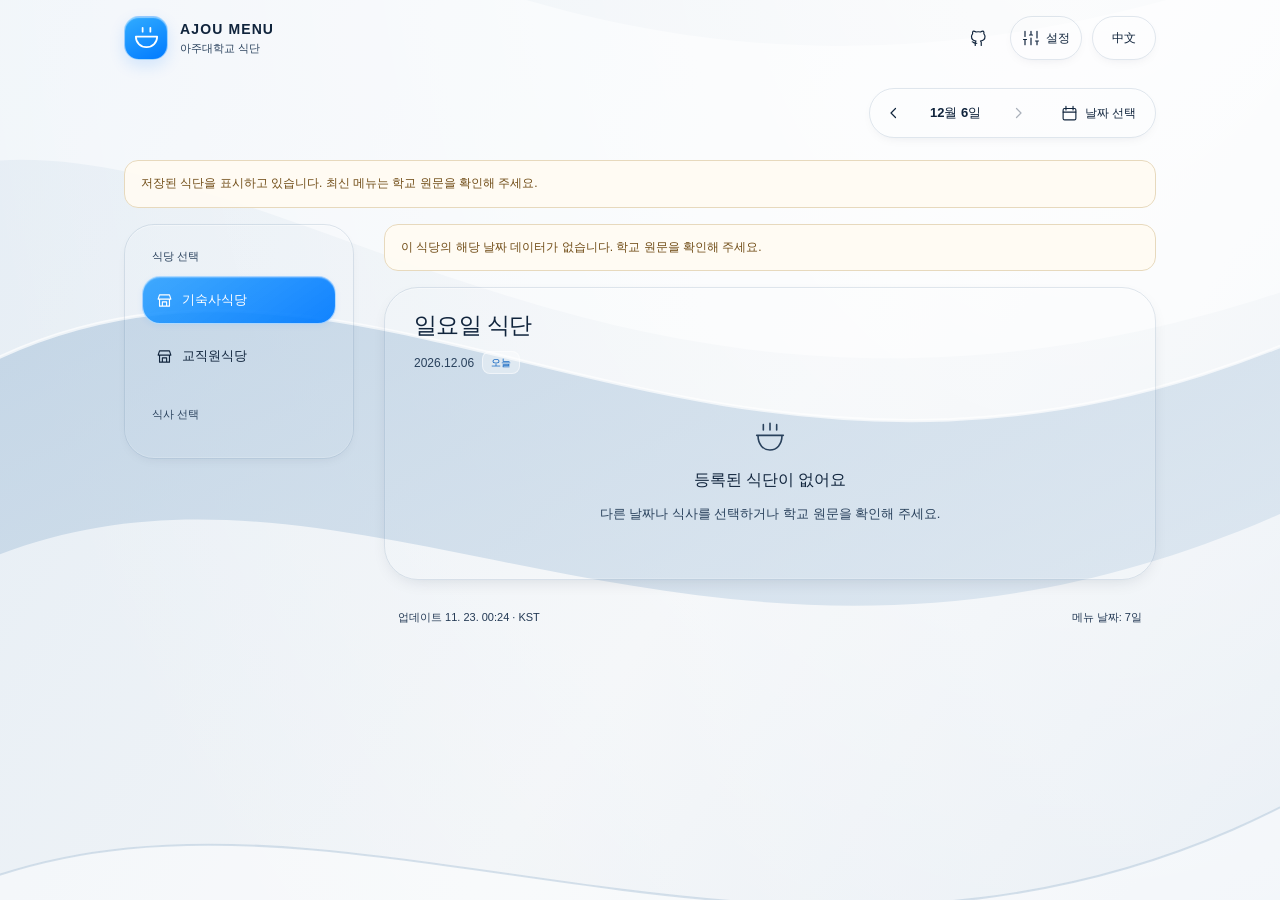
==== index.html @ a1c4ab11 "Initial commit: Ajou campus menu PWA Co-Authored-By: Claude Opus 5.5 <noreply@anthropic.com>" ====
<!DOCTYPE html>
<html lang="ko">
<head>
  <meta charset="UTF-8">
  <meta name="viewport" content="width=device-width, initial-scale=1, viewport-fit=cover">
  <meta name="theme-color" content="#ffffff">
  <meta name="description" content="아주대학교 식당의 주간 메뉴를 한국어와 중국어로 확인하세요. 查看亚洲大学食堂每周菜单，支持中韩双语。">
  <title>아주대학교 식단 · Ajou Menu</title>
  <meta name="apple-mobile-web-app-capable" content="yes">
  <meta name="apple-mobile-web-app-status-bar-style" content="default">
  <meta name="apple-mobile-web-app-title" content="Ajou Menu">
  <meta property="og:type" content="website">
  <meta property="og:title" content="Ajou Menu · 亚洲大学食堂菜单">
  <meta property="og:description" content="宿舍食堂与教职工食堂，中韩双语菜单、供餐时段和每周预告。">
  <meta property="og:url" content="https://zhupoxixixi-lang.github.io/ajou-menu/">
  <meta property="og:image" content="https://zhupoxixixi-lang.github.io/ajou-menu/share.png?v=20261127-new-repo">
  <meta property="og:image:width" content="1200">
  <meta property="og:image:height" content="630">
  <meta name="twitter:card" content="summary_large_image">
  <link rel="canonical" href="https://zhupoxixixi-lang.github.io/ajou-menu/">
  <script>document.documentElement.dataset.glassStyle='transparent';try{const s=localStorage.getItem('menuGlassStyle');if(['transparent','translucent','frosted'].includes(s))document.documentElement.dataset.glassStyle=s;else if(s==='clear')document.documentElement.dataset.glassStyle='translucent';if(localStorage.getItem('menuBackgroundStyle')==='white')document.documentElement.dataset.backgroundStyle='white';}catch{}</script>
  <link rel="icon" type="image/svg+xml" href="favicon.svg?v=20261023-glass-repair">
  <link rel="apple-touch-icon" href="apple-touch-icon.png?v=20261023-glass-repair">
  <link rel="manifest" href="manifest.webmanifest?v=20261023-glass-repair">
  <link rel="stylesheet" href="styles.css?v=20261023-glass-repair">
  <script defer src="appearance.js?v=20261023-glass-repair"></script>
  <script defer src="background.js?v=20261023-glass-repair"></script>
  <script defer src="contrast.js?v=20261023-glass-repair"></script>
  <script defer src="menu-data.js?v=20261023-glass-repair"></script>
  <script defer src="menu.js?v=20261023-glass-repair"></script>
</head>
<body>
<div id="glassBackdrop" aria-hidden="true"></div>
  <a class="skip-link" href="#menuHeading" id="skipLink">메뉴로 바로가기</a>
  <header class="site-header">
    <div class="wide-shell header-inner">
      <a class="brand" href="./" aria-label="Ajou Menu">
        <span class="brand-mark" aria-hidden="true"><svg viewBox="0 0 32 32" fill="none" stroke="currentColor" stroke-width="1.8" stroke-linecap="round" stroke-linejoin="round"><path d="M5 14h22c0 6.4-4.7 11-11 11S5 20.4 5 14Z"/><path d="M12 5v4m8-4v4"/></svg></span>
        <span class="brand-copy"><strong>AJOU MENU</strong><small id="brandSubtitle">아주대학교 식단</small></span>
      </a>
      <div class="header-actions">
        <a class="icon-button github-button" href="https://github.com/zhupoxixixi-lang/ajou-menu" target="_blank" rel="noopener noreferrer" aria-label="GitHub"><span data-icon="github"></span></a>
        <button class="header-control glass-surface settings-toggle" id="toolsToggle" type="button" aria-haspopup="dialog" aria-label="设置"><span data-icon="settings"></span><span id="toolsLabel">설정</span></button>
        <button class="language-toggle glass-surface" id="langToggle" type="button"><span id="languageLabel">中文</span></button>
      </div>
    </div>
  </header>

  <main class="page-shell">
    <div class="page-intro">
      <div class="glass-surface glass-date"><div class="glass-content"><nav class="date-navigation" aria-label="날짜 탐색" id="dateNavigation">
        <div class="nav-controls">
          <div class="date-stepper"><button class="icon-button" id="prevDate" type="button"><span data-icon="left"></span></button><button class="nav-current-date" id="navDateLabel" type="button" aria-haspopup="dialog"><span id="navDateDisplay">—</span></button><button class="icon-button" id="nextDate" type="button"><span data-icon="right"></span></button></div>
          <button class="date-picker-trigger" id="dateToggle" type="button" aria-haspopup="dialog"><span data-icon="calendar"></span><span id="datePickerLabel">날짜 선택</span></button>
        </div>
      </nav></div></div>
    </div>
    <div id="dataStatus" class="status-banner" role="status" hidden></div>

    <div class="menu-layout">
      <div class="glass-surface glass-selection"><div class="glass-content"><section class="selection-panel" aria-label="식당 및 식사 선택" id="selectionPanel">
        <p class="control-label" id="restaurantLabel">식당 선택</p>
        <div id="restaurantTabs" class="restaurant-tabs" role="group" aria-labelledby="restaurantLabel"></div>
        <p class="control-label" id="mealLabel">식사 선택</p>
        <div id="mealTabs" class="meal-tabs" role="group" aria-labelledby="mealLabel"></div>
      </section></div></div>

      <section class="menu-panel" aria-labelledby="menuHeading">
        <p class="sr-only" id="windowLabel">코너 선택</p>
        <div class="glass-surface glass-windows"><div class="glass-content"><div id="windowTabs" class="window-tabs" role="group" aria-labelledby="windowLabel"></div><span class="window-scroll-cue window-scroll-cue-start" aria-hidden="true"></span><span class="window-scroll-cue window-scroll-cue-end" aria-hidden="true"></span></div></div>
        <div id="restaurantStatus" class="status-banner" role="status" hidden></div>
        <div class="glass-surface glass-menu"><div class="glass-content"><article class="menu-card">
          <div class="card-header">
            <div class="card-title-line"><div class="card-title-copy"><h1 id="menuHeading" tabindex="-1">오늘의 메뉴</h1><span id="dateDisplay" class="date-badge"></span><span id="todayMarker" class="today-marker" hidden></span></div><button id="shareButton" class="icon-button copy-button" type="button" aria-label="메뉴 복사" title="메뉴 복사"><span data-icon="copy"></span></button></div>
            <div id="serviceMeta" class="service-meta"><p class="service-hours" id="serviceHours" hidden></p><p class="service-state" id="serviceState" role="status" hidden></p></div>
          </div>
          <div id="menuContent"></div>
          <div id="emptyState" class="empty-state" hidden><span data-icon="bowl" class="empty-symbol"></span><h2 id="emptyTitle"></h2><p id="emptyDescription"></p></div>
        </article></div></div>
      </section>
    </div>
    <div class="nav-stats"><p id="updatedAt"></p><p id="dateCount"></p></div>
  </main>

  <dialog id="dateDialog" class="app-dialog date-dialog" aria-labelledby="calendarTitle">
    <div class="dialog-heading"><h2 id="calendarTitle">날짜 선택</h2><button class="dialog-close icon-button" type="button" data-close="dateDialog"><span data-icon="close"></span></button></div>
    <div class="calendar-heading"><div id="weekSwitch" class="week-switch" hidden></div><button id="todayButton" class="small-button" type="button">오늘로</button></div>
    <div class="calendar-month-row"><button id="calendarPrev" class="icon-button" type="button"><span data-icon="left"></span></button><strong id="calendarMonth"></strong><button id="calendarNext" class="icon-button" type="button"><span data-icon="right"></span></button></div>
    <div id="calendarWeekdays" class="calendar-weekdays" aria-hidden="true"></div>
    <div id="weekTabs" class="calendar-grid"></div>
    <p class="calendar-hint" id="calendarHint"></p>
  </dialog>

  <dialog id="copyDialog" class="app-dialog copy-dialog" aria-labelledby="copyTitle">
    <div class="dialog-heading"><h2 id="copyTitle"></h2><button class="dialog-close icon-button" type="button" data-close="copyDialog"><span data-icon="close"></span></button></div>
    <p id="copyHint"></p><textarea id="copyText" readonly aria-labelledby="copyTitle"></textarea>
  </dialog>
  <dialog id="toolsDialog" class="app-dialog tools-dialog" aria-labelledby="toolsTitle">
    <div class="dialog-heading"><h2 id="toolsTitle"></h2><button class="dialog-close icon-button" type="button" data-close="toolsDialog"><span data-icon="close"></span></button></div>
    <div class="tools-content">
      <div class="tool-actions"><button id="refreshButton" class="small-button refresh-button" type="button" aria-describedby="refreshStatus"><span data-icon="refresh"></span><span id="refreshLabel">메뉴 새로고침</span></button><p id="refreshStatus" class="tool-hint refresh-status" role="status" aria-live="polite" hidden></p></div>
      <section class="tool-section appearance-section">
        <h3 id="glassStyleTitle">유리 효과</h3>
        <div class="appearance-options" role="group" aria-labelledby="glassStyleTitle"><button id="glassTransparent" type="button" aria-pressed="true">투명</button><button id="glassTranslucent" type="button" aria-pressed="false">반투명</button><button id="glassFrosted" type="button" aria-pressed="false">블러</button></div>
      </section>
      <section id="backgroundSection" class="tool-section">
        <h3 id="backgroundTitle">배경 이미지</h3>
        <p id="backgroundHint" class="tool-hint">기기에 저장된 사진으로 배경을 바꿀 수 있어요.</p>
        <input id="backgroundFile" type="file" accept="image/*" hidden>
        <div class="background-actions"><button id="backgroundChoose" class="small-button" type="button">사진 선택</button><button id="backgroundReset" class="small-button" type="button">기본 배경</button><button id="backgroundWhite" class="small-button" type="button">흰색 배경</button></div>
        <p id="backgroundStatus" class="tool-hint background-status" role="status"></p>
      </section>
      <section id="operatingSection" class="tool-section" hidden><h3 id="operatingTitle"></h3><div id="operatingDetails" class="operating-details"></div></section>
    </div>
  </dialog>
  <div id="actionStatus" class="toast" role="status" hidden></div>
  <noscript><p class="noscript-note">JavaScript를 켜면 메뉴를 확인할 수 있습니다. 请启用 JavaScript 查看菜单。</p></noscript>
</body>
</html>
---- styles.css ----
/* Lightweight CSS glass surfaces; layout adapted from Tabler/Cukurova. See THIRD_PARTY_NOTICES.md. */
:root {
  color-scheme: light;
  --background: #ffffff; --foreground: #10243c; --muted-foreground: #29415c;
  --border: #496e9028; --system-blue: #0088ff; --blue-text: #005bbd;
  --glass-tint: transparent; --menu-tint: transparent;
  --dialog-background: rgb(250 252 255 / .90);
  --control-background: #eaf2fc; --control-border: #6e86a5; --control-hover: #dbeaff;
  --hover: #ffffff42; --content-width: 1080px;
  --menu-background-image: url('assets/default-background.svg');
  font-family: -apple-system,BlinkMacSystemFont,"Apple SD Gothic Neo","Malgun Gothic","Noto Sans KR","Segoe UI",sans-serif;
  font-synthesis: none;
}
:root:lang(zh-CN) { font-family: -apple-system,BlinkMacSystemFont,"PingFang SC","Microsoft YaHei","Noto Sans SC","Segoe UI",sans-serif; }
:root[data-background-style="white"] { --menu-background-image: none; }
:root:is([data-glass-style="translucent"],[data-glass-style="frosted"]) { --glass-tint: rgb(255 255 255 / .56); --menu-tint: rgb(255 255 255 / .60); }
* { box-sizing: border-box; }
body { margin: 0; min-height: 100dvh; color: var(--foreground); background: var(--background); line-height: 1.5; -webkit-font-smoothing: antialiased; }
button,textarea { font: inherit; }
button,a { -webkit-tap-highlight-color: transparent; touch-action: manipulation; }
button { cursor: pointer; transition: background .15s,color .15s,box-shadow .15s; }
button:disabled { cursor: default; opacity: .35; }
a { color: inherit; text-decoration: none; }
button:focus-visible,a:focus-visible,textarea:focus-visible,[tabindex]:focus-visible { outline: 2px solid var(--blue-text); outline-offset: 3px; }
[hidden] { display: none !important; }
.sr-only { position: absolute; width: 1px; height: 1px; padding: 0; overflow: hidden; clip: rect(0,0,0,0); white-space: nowrap; border: 0; }
.skip-link { position: fixed; top: -100px; left: 16px; z-index: 100; padding: 12px 18px; background: #f5faff; color: #10243c; border-radius: 12px; }
.skip-link:focus { top: 8px; }
.icon { display: block; width: 18px; height: 18px; flex-shrink: 0; }
#glassBackdrop { position: fixed; inset: 0; z-index: -1; pointer-events: none; background-color: var(--background); background-image: var(--menu-background-image); background-position: center; background-size: cover; background-repeat: no-repeat; }
.glass-surface { position: relative; isolation: isolate; min-width: 0; background: var(--glass-tint); border-radius: var(--glass-radius,28px); box-shadow: 0 4px 14px -8px #001a3426; }
.glass-content { position: relative; z-index: 1; }
/* Transparent glass leaves the background untouched and the foreground sharp. */
:root[data-glass-style="transparent"] :is(.glass-surface,.brand) { text-shadow: none; }
:root[data-glass-style="transparent"] :is(.date-picker-trigger,.copy-button,.card-notices,.empty-state,.nav-stats) { background: transparent; }
:root[data-glass-style="transparent"] .meal-button:not([aria-pressed="true"]) { background: transparent; }
:root[data-glass-style="transparent"][data-custom-background="true"] [data-text-tone="light"]:not(.restaurant-button[aria-pressed="true"]):not(.window-button[aria-pressed="true"]) { color: #f7faff !important; }
:root[data-glass-style="transparent"][data-custom-background="true"] [data-text-tone="dark"]:not(.restaurant-button[aria-pressed="true"]):not(.window-button[aria-pressed="true"]) { color: #10243c !important; }
.glass-surface::after { content: ''; position: absolute; pointer-events: none; inset: 0; z-index: 2; border-radius: inherit; border: 1px solid var(--border); box-shadow: inset 0 1px 1px #ffffff66,inset 0 -1px 1px #ffffff30; }
.wide-shell,.page-shell { max-width: var(--content-width); padding-inline: 24px; margin-inline: auto; }
.site-header { padding-top: env(safe-area-inset-top); }
.header-inner { min-height: 76px; display: flex; align-items: center; justify-content: space-between; gap: 16px; }
.brand { display: inline-flex; align-items: center; gap: 12px; flex-shrink: 0; padding: 5px 8px; margin-left: -8px; border-radius: 20px; background: var(--glass-tint); }
.brand-mark { display: grid; place-items: center; width: 44px; height: 44px; flex-shrink: 0; color: #fff; background: linear-gradient(155deg,#31acff,#007aff); border: 1px solid #ffffff90; border-radius: 15px; box-shadow: inset 0 1px 1px #fff7,0 6px 16px #007aff24; }
.brand-mark svg { width: 31px; height: 31px; }
.brand-copy { display: block; line-height: 1.4; }
.brand strong { display: block; font-size: 14px; font-weight: 750; letter-spacing: .08em; }
.brand small { display: block; margin-top: 2px; font-size: 11px; color: var(--muted-foreground); }
.header-actions { display: flex; align-items: center; gap: 10px; }
.header-control { display: inline-flex; align-items: center; justify-content: center; gap: 6px; min-height: 44px; padding: 0 12px; color: inherit; border: 0; border-radius: 24px; font-size: 12px; font-weight: 600; }
.icon-button { display: inline-flex; align-items: center; justify-content: center; width: 42px; height: 42px; padding: 0; flex-shrink: 0; color: inherit; border: 0; border-radius: 50%; background: transparent; }
.language-toggle { height: 44px; min-width: 64px; padding: 0 12px; border: 0; border-radius: 24px; background: var(--glass-tint); color: inherit; font-size: 12px; font-weight: 600; }
.icon-button:hover:not(:disabled),.header-control:hover,.language-toggle:hover,.small-button:hover { background: var(--hover); color: var(--blue-text); }
.page-shell { padding-top: 10px; padding-bottom: calc(32px + env(safe-area-inset-bottom)); }
.page-intro { display: flex; justify-content: flex-end; margin-bottom: 20px; }
.glass-date { --glass-radius: 28px; }
.date-navigation { padding: 5px; }
.nav-controls { display: flex; align-items: center; gap: 8px; }
.date-stepper { display: flex; align-items: center; gap: 2px; }
.date-navigation .icon-button { width: 40px; height: 40px; }
.nav-current-date { min-height: 40px; min-width: 80px; padding: 4px 8px; border: 0; border-radius: 20px; background: transparent; color: inherit; font-size: 13px; font-weight: 600; font-variant-numeric: tabular-nums; }
.date-picker-trigger { display: flex; align-items: center; justify-content: center; gap: 7px; min-height: 40px; padding: 6px 15px; border: 0; border-radius: 22px; background: #ffffff28; color: inherit; font-size: 12px; }
.date-picker-trigger .icon { width: 17px; height: 17px; }
.nav-current-date:hover,.date-picker-trigger:hover { background: var(--hover); }
.menu-layout { display: grid; grid-template-columns: 230px minmax(0,1fr); gap: 30px; align-items: start; }
.glass-selection { --glass-radius: 30px; }
.selection-panel { padding: 24px 18px; }
.control-label { font-size: 11px; font-weight: 600; color: var(--muted-foreground); margin: 0 0 12px 10px; }
.restaurant-tabs { display: flex; flex-direction: column; gap: 8px; margin-bottom: 26px; }
.restaurant-button { display: flex; align-items: center; justify-content: flex-start; gap: 9px; min-height: 48px; padding: 9px 13px; border: 1px solid transparent; border-radius: 18px; background: transparent; color: inherit; font-size: 13px; font-weight: 500; }
.restaurant-button .icon { width: 17px; height: 17px; }
.meal-tabs { display: grid; grid-template-columns: repeat(2,minmax(0,1fr)); gap: 6px; }
.meal-button { display: inline-flex; align-items: center; justify-content: center; gap: 6px; min-height: 44px; padding: 8px 5px; border: 1px solid #ffffff30; border-radius: 17px; background: #ffffff18; color: inherit; font-size: 12px; }
.meal-button .icon { width: 16px; height: 16px; }
.restaurant-button[aria-pressed="true"],.window-button[aria-pressed="true"] { color: #fff; background: linear-gradient(145deg,#219cffd9,#007affed); border: 1px solid #ffffff99; box-shadow: inset 0 1px 1px #ffffff45,0 2px 6px #007aff12; font-weight: 600; }
.meal-button[aria-pressed="true"] { color: var(--blue-text); background: #ffffff25; border-color: #789abc66; box-shadow: inset 0 1px 0 #ffffff40; font-weight: 600; }
.restaurant-button:hover:not([aria-pressed="true"]),.meal-button:hover:not(:disabled):not([aria-pressed="true"]),.window-button:hover:not([aria-pressed="true"]) { background: var(--hover); }
.menu-panel { min-width: 0; }
.glass-windows { --glass-radius: 26px; --window-fade-start: 0px; --window-fade-end: 0px; margin-bottom: 12px; }
.glass-windows:has(#windowTabs[hidden]),.glass-windows:has(#windowTabs:empty) { display: none; }
.window-tabs { display: flex; flex-wrap: nowrap; overflow-x: auto; scrollbar-width: none; gap: 4px; padding: 5px; border-radius: 26px; -webkit-overflow-scrolling: touch; }
.window-tabs::-webkit-scrollbar { display: none; }
.glass-windows[data-overflow-start="true"] { --window-fade-start: 24px; }
.glass-windows[data-overflow-end="true"] { --window-fade-end: 24px; }
.glass-windows:is([data-overflow-start="true"],[data-overflow-end="true"]) .window-tabs { -webkit-mask-image: linear-gradient(to right,transparent,#000 var(--window-fade-start),#000 calc(100% - var(--window-fade-end)),transparent); mask-image: linear-gradient(to right,transparent,#000 var(--window-fade-start),#000 calc(100% - var(--window-fade-end)),transparent); }
.window-scroll-cue { display: none; position: absolute; z-index: 2; top: 50%; width: 12px; height: 18px; transform: translateY(-50%); place-items: center; pointer-events: none; }
.window-scroll-cue::after { content: ''; width: 6px; height: 6px; border-top: 1.5px solid currentColor; border-right: 1.5px solid currentColor; }
.window-scroll-cue-start { left: 7px; }
.window-scroll-cue-end { right: 7px; }
.window-scroll-cue-start::after { transform: rotate(-135deg); }
.window-scroll-cue-end::after { transform: rotate(45deg); }
.glass-windows[data-overflow-start="true"] .window-scroll-cue-start,.glass-windows[data-overflow-end="true"] .window-scroll-cue-end { display: grid; }
.window-button { flex-shrink: 0; max-width: 100%; min-width: 44px; min-height: 42px; padding: 8px 20px; border: 1px solid transparent; border-radius: 22px; background: transparent; color: inherit; font-size: 12px; white-space: nowrap; overflow: hidden; text-overflow: ellipsis; }
.window-button.note-window { text-decoration: underline dotted; text-underline-offset: 4px; }
.status-banner { padding: 12px 16px; border: 1px solid #e7d9bd; background: #fffbf3ed; color: #704c16; border-radius: 14px; font-size: 12px; line-height: 1.8; margin-bottom: 16px; overflow-wrap: anywhere; }
.glass-menu { --glass-radius: 34px; --glass-tint: var(--menu-tint); box-shadow: 0 6px 20px -10px #001a3433; }
.menu-card { padding-bottom: 18px; }
.card-header { padding: 22px 30px 12px; }
.card-title-line { display: flex; align-items: flex-start; gap: 12px; }
.card-title-copy { display: flex; align-items: center; flex-wrap: wrap; gap: 8px; min-width: 0; flex: 1; }
.card-title-line h1 { flex-basis: 100%; margin: 0 0 2px; font-size: 23px; letter-spacing: -.03em; line-height: 1.4; font-weight: 650; }
.copy-button { margin: -3px -7px 0 auto; background: #ffffff29; }
.date-badge { font-size: 12px; color: var(--muted-foreground); font-variant-numeric: tabular-nums; }
.today-marker { padding: 3px 8px; border: 1px solid #ffffff85; border-radius: 8px; background: #ffffff58; color: var(--blue-text); font-size: 10px; font-weight: 600; }
.service-meta { display: flex; align-items: center; flex-wrap: wrap; gap: 7px 10px; margin-top: 8px; }
.service-meta:has(> [hidden]):not(:has(> :not([hidden]))) { display: none; }
.service-hours { margin: 0; font-size: 12px; color: var(--muted-foreground); font-variant-numeric: tabular-nums; }
.service-state { display: inline-flex; align-items: center; gap: 5px; margin: 0; color: var(--muted-foreground); font-size: 11px; line-height: 1.7; }
.service-state::before { content: ''; width: 5px; height: 5px; border-radius: 50%; background: currentColor; flex-shrink: 0; }
.service-state[data-state="serving"],.service-state[data-state="servingReference"],.service-state[data-state="upcoming"] { color: #004c9d; }
#menuContent { padding-inline: 30px; }
.menu-table { width: 100%; border-collapse: separate; border-spacing: 0; text-align: left; }
.dish-row td { padding: 15px 0; vertical-align: middle; }
.dish-name strong { display: block; font-size: 16px; font-weight: 550; line-height: 1.65; letter-spacing: .01em; overflow-wrap: anywhere; }
.dish-row:hover { background: #ffffff12; }
.card-notices { padding: 14px 16px; margin: 10px 0 8px; border: 1px solid #ffffff40; border-radius: 17px; background: #ffffff38; }
.card-notices p { font-size: 12px; line-height: 1.85; margin: 0; color: var(--muted-foreground); overflow-wrap: anywhere; }
.card-notices p + p { margin-top: 8px; }
.empty-state { padding: 36px 24px; margin: 0 20px; border-radius: 28px; background: #ffffff18; text-align: center; }
.empty-symbol { display: inline-flex; color: var(--muted-foreground); margin-bottom: 14px; }
.empty-symbol .icon { width: 32px; height: 32px; stroke-width: 1.2; }
.empty-state h2 { font-size: 16px; margin: 0 0 10px; font-weight: 600; }
.empty-state p { font-size: 13px; color: var(--muted-foreground); margin: 0; line-height: 1.85; }
.nav-stats { display: flex; flex-wrap: wrap; align-items: center; justify-content: space-between; gap: 6px 10px; margin: 22px 3px 0 263px; padding: 7px 11px; border-radius: 17px; background: #ffffffc7; }
.nav-stats p { font-size: 11px; color: #243a55; margin: 0; }
.app-dialog { width: min(460px,calc(100% - 32px)); max-height: calc(100dvh - 48px); overflow-y: auto; border: 1px solid #ffffffb3; border-radius: 30px; padding: 0; color: var(--foreground); background: var(--dialog-background); box-shadow: 0 22px 70px #122d6140,inset 0 1px 0 #fff; opacity: 0; transform: translateY(8px) scale(.99); transition: opacity .18s ease,transform .18s ease,display .18s allow-discrete,overlay .18s allow-discrete; overscroll-behavior: contain; }
.app-dialog[open] { opacity: 1; transform: none; }
/* Dialogs keep a readable frosted surface in every main-page glass mode. */
.app-dialog { -webkit-backdrop-filter: blur(10px); backdrop-filter: blur(10px); }
@starting-style { .app-dialog[open] { opacity: 0; transform: translateY(8px) scale(.99); } }
.app-dialog::backdrop { background: #08224535; }
.dialog-heading { display: flex; align-items: center; justify-content: space-between; gap: 16px; padding: 18px 22px 14px; }
.dialog-heading h2 { font-size: 17px; margin: 0; }
.dialog-close { width: 44px; height: 44px; border: 1px solid var(--control-border); background: var(--control-background); }
.dialog-close:hover { background: var(--control-hover) !important; }
.tools-content { padding: 0 22px 22px; }
.tool-actions { display: flex; flex-direction: column; align-items: flex-start; gap: 10px; padding-bottom: 18px; }
.refresh-status { margin: 0; color: #704c16; }
.tools-dialog .refresh-button { min-height: 44px; padding: 10px 16px; border: 1px solid var(--control-border); background: var(--control-background); color: var(--blue-text); font-size: 13px; font-weight: 600; }
.tools-dialog .refresh-button:hover:not(:disabled) { background: var(--control-hover); }
.tool-section { padding: 18px 0; border-top: 1px solid var(--border); }
.tool-section h3 { font-size: 14px; margin: 0 0 10px; }
.tool-hint,.operating-details p { color: var(--muted-foreground); font-size: 13px; line-height: 1.85; margin: 0 0 12px; overflow-wrap: anywhere; }
.tool-hint:last-child,.operating-details p:last-child { margin-bottom: 0; }
.small-button { display: inline-flex; align-items: center; justify-content: center; gap: 7px; min-height: 40px; padding: 8px 12px; border: 1px solid #ffffff40; border-radius: 22px; background: #ffffff36; color: inherit; font-size: 12px; }
.appearance-options { display: grid; grid-template-columns: repeat(3,minmax(0,1fr)); gap: 6px; padding: 5px; border: 1px solid var(--border); border-radius: 20px; background: #7a9abb12; }
.appearance-options button { min-height: 44px; min-width: 0; padding: 8px 10px; border: 1px solid var(--control-border); border-radius: 15px; background: var(--control-background); color: inherit; font-size: 13px; font-weight: 600; }
.appearance-options button:hover:not([aria-pressed="true"]) { background: var(--control-hover); }
.appearance-options button[aria-pressed="true"] { background: #006edb; color: #fff; border-color: #006edb; box-shadow: 0 2px 7px #007aff20; }
/* Main-page blur is optional; dialog blur is independent of this setting. */
:root[data-glass-style="frosted"] :is(.glass-surface,.brand) { -webkit-backdrop-filter: blur(10px); backdrop-filter: blur(10px); }
.background-actions { display: flex; flex-wrap: wrap; gap: 8px; }
.tools-dialog .background-actions .small-button { min-height: 44px; padding: 10px 16px; border: 1px solid var(--control-border); background: var(--control-background); font-size: 13px; font-weight: 600; box-shadow: 0 1px 3px #001a3414; }
.tools-dialog .background-actions .small-button:hover { background: var(--control-hover); }
#backgroundChoose { color: #fff; background: #006edb; border-color: #006edb; }
.tools-dialog #backgroundChoose:hover { background: #005bbd; color: #fff; }
.background-status { margin-top: 12px; }
.background-status:empty { display: none; }
.calendar-heading { display: flex; align-items: center; justify-content: space-between; flex-wrap: wrap; gap: 8px; margin: 0 22px 16px; }
.week-switch { display: flex; padding: 5px; background: #ffffff24; border: 1px solid #ffffff50; border-radius: 22px; gap: 4px; }
.week-switch button { min-height: 40px; font-size: 12px; padding: 7px 12px; color: inherit; border: 0; background: transparent; border-radius: 17px; }
.week-switch button[aria-pressed="true"],.date-button[aria-pressed="true"] { background: #0088ff; color: #fff; box-shadow: inset 0 1px 0 #ffffff45,0 3px 9px #007aff25; border-color: #ffffff80; font-weight: 650; }
.calendar-month-row { display: flex; align-items: center; justify-content: space-between; padding: 0 22px; margin-bottom: 12px; }
.calendar-month-row strong { font-size: 14px; }
.calendar-weekdays,.calendar-grid { display: grid; grid-template-columns: repeat(7,minmax(0,1fr)); gap: 4px; padding-inline: 22px; }
.calendar-weekdays { font-size: 11px; color: var(--muted-foreground); text-align: center; margin-bottom: 5px; }
.calendar-weekdays span { padding: 7px 0; }
.calendar-grid > span,.calendar-grid > button { min-width: 0; height: 44px; display: grid; place-items: center; font-size: 13px; }
.calendar-unavailable { color: var(--muted-foreground); opacity: .45; }
.date-button { position: relative; border: 1px solid transparent; background: #ffffff35; color: inherit; border-radius: 50%; padding: 0; }
.date-button:hover { border-color: var(--blue-text); }
.date-button.is-today::after { content: ''; position: absolute; bottom: 5px; width: 3px; height: 3px; background: currentColor; border-radius: 50%; }
.calendar-hint { font-size: 11px; line-height: 1.8; color: var(--muted-foreground); padding: 0 22px 22px; margin: 17px 0 0; }
.copy-dialog > p { font-size: 13px; color: var(--muted-foreground); margin: 0 22px 14px; }
.copy-dialog textarea { display: block; width: calc(100% - 44px); min-height: 220px; resize: vertical; border: 1px solid #ffffff80; border-radius: 20px; padding: 16px; background: #ffffff30; color: inherit; font-size: 13px; line-height: 1.9; margin: 0 22px 22px; }
.toast { position: fixed; left: 50%; transform: translateX(-50%); bottom: calc(24px + env(safe-area-inset-bottom)); z-index: 25; padding: 12px 18px; background: #10243c; color: #f5faff; border-radius: 14px; box-shadow: 0 4px 16px #0003; font-size: 13px; max-width: calc(100% - 32px); text-align: center; }
.noscript-note { margin: 24px; text-align: center; }
@media(min-width: 1100px) { .page-shell { padding-top: 12px; } .page-intro { margin-bottom: 22px; } }
@media(max-width: 899px) {
  .page-shell { max-width: 640px; padding-top: 8px; }
  .menu-layout { grid-template-columns: minmax(0,1fr); gap: 12px; }
  .selection-panel { padding: 4px; }
  .control-label { position: absolute; width: 1px; height: 1px; padding: 0; overflow: hidden; clip: rect(0,0,0,0); white-space: nowrap; border: 0; }
  .restaurant-tabs { flex-direction: row; margin: 0; gap: 4px; }
  .restaurant-button { justify-content: center; flex: 1; min-height: 44px; padding-inline: 8px; }
  .meal-tabs { grid-template-columns: repeat(var(--meal-count,4),minmax(0,1fr)); gap: 5px; padding: 4px 2px 2px; }
  .meal-button { background: transparent; border-color: transparent; }
  .meal-button[aria-pressed="true"] { border-color: #789abc66; }
  .glass-selection { --glass-radius: 28px; }
  .glass-windows { margin-bottom: 10px; }
  .window-button { min-height: 44px; }
  .icon-button,.language-toggle,.nav-current-date,.date-picker-trigger,.date-navigation .icon-button,.small-button,.week-switch button { min-height: 44px; }
  .icon-button,.date-navigation .icon-button { width: 44px; }
  .nav-stats { margin-left: 3px; }
}
@media(max-width: 639px) {
  .wide-shell,.page-shell { padding-inline: 22px; }
  .header-inner { min-height: 64px; gap: 10px; }
  .brand { gap: 9px; }
  .brand-mark { width: 37px; height: 37px; border-radius: 13px; }
  .brand-mark svg { width: 28px; height: 28px; }
  .brand strong { font-size: 11px; letter-spacing: .045em; }
  .brand small { font-size: 9px; }
  .header-actions { gap: 8px; }
  .github-button { display: none; }
  .header-control { padding-inline: 10px; }
  .header-actions .language-toggle { font-size: 11px; }
  .page-shell { padding-top: 4px; }
  .page-intro { display: block; margin-bottom: 12px; }
  .date-navigation { padding: 4px; }
  .nav-controls { justify-content: space-between; gap: 3px; }
  .nav-current-date { min-width: 76px; }
  .date-picker-trigger { padding-inline: 12px; font-size: 11px; }
  .restaurant-button { font-size: 12px; gap: 7px; }
  .meal-button { border-radius: 20px; font-size: 12px; gap: 5px; }
  .meal-button .icon { width: 15px; height: 15px; }
  .window-button { padding-inline: 18px; }
  .menu-card { padding-bottom: 17px; }
  .card-header { padding: 18px 24px 10px; }
  .card-title-line h1 { font-size: 21px; }
  #menuContent { padding-inline: 24px; }
  .dish-row td { padding: 12px 0; }
  .dish-name strong { font-size: 15px; }
  .nav-stats { gap: 6px 14px; margin-top: 20px; }
  .nav-stats p { font-size: 10px; }
  .date-dialog { width: 100%; max-width: 460px; max-height: calc(100dvh - 24px); margin: auto auto 0; border-bottom: 0; border-radius: 30px 30px 0 0; padding-bottom: env(safe-area-inset-bottom); }
  .date-dialog::before { content: ''; display: block; width: 36px; height: 4px; background: var(--border); border-radius: 5px; margin: 10px auto 0; }
}
@media(max-width: 359px) {
  .wide-shell,.page-shell { padding-inline: 16px; }
  .header-inner { gap: 6px; }
  .brand { gap: 6px; }
  .brand-mark { width: 33px; height: 33px; border-radius: 11px; }
  .brand strong { font-size: 10px; }
  .brand small { display: none; }
  .header-actions .icon-button { width: 36px; }
  .nav-current-date { min-width: 64px; }
  .date-picker-trigger { padding-inline: 10px; }
  .card-header,#menuContent { padding-inline: 22px; }
  .calendar-weekdays,.calendar-grid { padding-inline: 4px; gap: 0; }
}
@media(prefers-reduced-transparency: reduce) {
  :root { --glass-tint: #eef3faf2 !important; --menu-tint: #eef3faf2 !important; }
  :is(.glass-surface,.brand,.app-dialog) { -webkit-backdrop-filter: none !important; backdrop-filter: none !important; }
}
@media(prefers-reduced-motion: reduce) { *,*::before,*::after { animation: none !important; transition: none !important; scroll-behavior: auto !important; } }
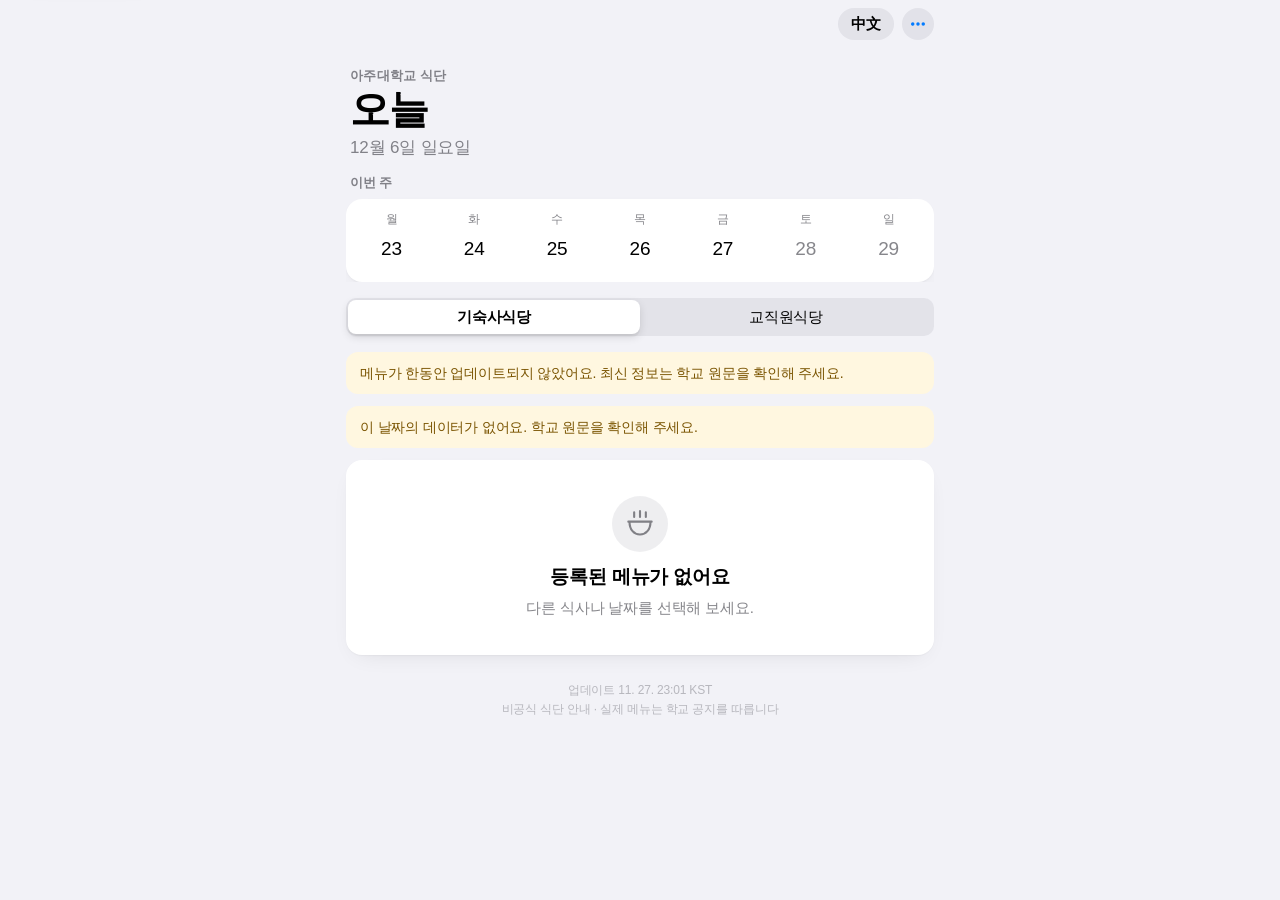
==== commit 8b697267: "Redesign the menu as a native-feeling iOS web app Use system fonts, iOS system colors with automatic" ====
--- a/index.html
+++ b/index.html
@@ -3,12 +3,16 @@
 <head>
   <meta charset="UTF-8">
   <meta name="viewport" content="width=device-width, initial-scale=1, viewport-fit=cover">
-  <meta name="theme-color" content="#ffffff">
+  <meta name="theme-color" content="#f2f2f7" media="(prefers-color-scheme: light)">
+  <meta name="theme-color" content="#000000" media="(prefers-color-scheme: dark)">
+  <meta name="color-scheme" content="light dark">
   <meta name="description" content="아주대학교 식당의 주간 메뉴를 한국어와 중국어로 확인하세요. 查看亚洲大学食堂每周菜单，支持中韩双语。">
   <title>아주대학교 식단 · Ajou Menu</title>
   <meta name="apple-mobile-web-app-capable" content="yes">
+  <meta name="mobile-web-app-capable" content="yes">
   <meta name="apple-mobile-web-app-status-bar-style" content="default">
   <meta name="apple-mobile-web-app-title" content="Ajou Menu">
+  <meta name="format-detection" content="telephone=no">
   <meta property="og:type" content="website">
   <meta property="og:title" content="Ajou Menu · 亚洲大学食堂菜单">
   <meta property="og:description" content="宿舍食堂与教职工食堂，中韩双语菜单、供餐时段和每周预告。">
@@ -18,101 +22,92 @@
   <meta property="og:image:height" content="630">
   <meta name="twitter:card" content="summary_large_image">
   <link rel="canonical" href="https://zhupoxixixi-lang.github.io/ajou-menu/">
-  <script>document.documentElement.dataset.glassStyle='transparent';try{const s=localStorage.getItem('menuGlassStyle');if(['transparent','translucent','frosted'].includes(s))document.documentElement.dataset.glassStyle=s;else if(s==='clear')document.documentElement.dataset.glassStyle='translucent';if(localStorage.getItem('menuBackgroundStyle')==='white')document.documentElement.dataset.backgroundStyle='white';}catch{}</script>
-  <link rel="icon" type="image/svg+xml" href="favicon.svg?v=20261023-glass-repair">
-  <link rel="apple-touch-icon" href="apple-touch-icon.png?v=20261023-glass-repair">
-  <link rel="manifest" href="manifest.webmanifest?v=20261023-glass-repair">
-  <link rel="stylesheet" href="styles.css?v=20261023-glass-repair">
-  <script defer src="appearance.js?v=20261023-glass-repair"></script>
-  <script defer src="background.js?v=20261023-glass-repair"></script>
-  <script defer src="contrast.js?v=20261023-glass-repair"></script>
-  <script defer src="menu-data.js?v=20261023-glass-repair"></script>
-  <script defer src="menu.js?v=20261023-glass-repair"></script>
+  <script>try{var l=new URLSearchParams(location.search).get('lang')||localStorage.getItem('menuLang');if(l==='cn')document.documentElement.lang='zh-CN';}catch(e){}</script>
+  <link rel="icon" type="image/svg+xml" href="favicon.svg?v=20261128-ios">
+  <link rel="apple-touch-icon" href="apple-touch-icon.png?v=20261128-ios">
+  <link rel="manifest" href="manifest.webmanifest?v=20261128-ios">
+  <link rel="stylesheet" href="styles.css?v=20261128-ios">
+  <script defer src="menu-data.js?v=20261128-ios"></script>
+  <script defer src="menu.js?v=20261128-ios"></script>
 </head>
 <body>
-<div id="glassBackdrop" aria-hidden="true"></div>
-  <a class="skip-link" href="#menuHeading" id="skipLink">메뉴로 바로가기</a>
-  <header class="site-header">
-    <div class="wide-shell header-inner">
-      <a class="brand" href="./" aria-label="Ajou Menu">
-        <span class="brand-mark" aria-hidden="true"><svg viewBox="0 0 32 32" fill="none" stroke="currentColor" stroke-width="1.8" stroke-linecap="round" stroke-linejoin="round"><path d="M5 14h22c0 6.4-4.7 11-11 11S5 20.4 5 14Z"/><path d="M12 5v4m8-4v4"/></svg></span>
-        <span class="brand-copy"><strong>AJOU MENU</strong><small id="brandSubtitle">아주대학교 식단</small></span>
-      </a>
-      <div class="header-actions">
-        <a class="icon-button github-button" href="https://github.com/zhupoxixixi-lang/ajou-menu" target="_blank" rel="noopener noreferrer" aria-label="GitHub"><span data-icon="github"></span></a>
-        <button class="header-control glass-surface settings-toggle" id="toolsToggle" type="button" aria-haspopup="dialog" aria-label="设置"><span data-icon="settings"></span><span id="toolsLabel">설정</span></button>
-        <button class="language-toggle glass-surface" id="langToggle" type="button"><span id="languageLabel">中文</span></button>
+  <a class="skip-link" href="#menuList" id="skipLink">메뉴로 바로가기</a>
+
+  <header class="top-bar" id="topBar">
+    <div class="shell top-bar-inner">
+      <span class="top-bar-title" id="compactTitle" aria-hidden="true"></span>
+      <div class="top-actions">
+        <button class="pill-button" id="nowButton" type="button" hidden><span data-icon="clock"></span><span id="nowLabel">지금</span></button>
+        <button class="pill-button lang-button" id="langToggle" type="button"><span id="languageLabel">中文</span></button>
+        <button class="circle-button" id="toolsToggle" type="button" aria-haspopup="dialog"><span data-icon="more"></span></button>
       </div>
     </div>
   </header>
 
-  <main class="page-shell">
-    <div class="page-intro">
-      <div class="glass-surface glass-date"><div class="glass-content"><nav class="date-navigation" aria-label="날짜 탐색" id="dateNavigation">
-        <div class="nav-controls">
-          <div class="date-stepper"><button class="icon-button" id="prevDate" type="button"><span data-icon="left"></span></button><button class="nav-current-date" id="navDateLabel" type="button" aria-haspopup="dialog"><span id="navDateDisplay">—</span></button><button class="icon-button" id="nextDate" type="button"><span data-icon="right"></span></button></div>
-          <button class="date-picker-trigger" id="dateToggle" type="button" aria-haspopup="dialog"><span data-icon="calendar"></span><span id="datePickerLabel">날짜 선택</span></button>
+  <main class="shell page">
+    <section class="hero" aria-labelledby="pageTitle">
+      <p class="eyebrow" id="brandSubtitle">아주대학교 식단</p>
+      <h1 id="pageTitle">오늘</h1>
+      <p class="hero-date" id="heroDate"></p>
+    </section>
+
+    <nav class="week-strip" id="weekStrip" aria-label="날짜 선택"></nav>
+
+    <div class="controls">
+      <div class="segmented" id="restaurantTabs" role="tablist" aria-label="식당 선택"></div>
+      <div class="segmented" id="mealTabs" role="tablist" aria-label="식사 선택"></div>
+    </div>
+
+    <div id="dataStatus" class="banner" role="status" hidden></div>
+
+    <section class="meal-panel" id="mealPanel" aria-labelledby="mealHeading">
+      <div class="meal-head">
+        <div class="meal-head-copy">
+          <h2 id="mealHeading" class="sr-only"></h2>
+          <p class="service-line"><span class="status-chip" id="serviceState" data-state=""></span><span class="service-hours" id="serviceHours"></span></p>
+          <p class="service-place" id="servicePlace"></p>
         </div>
-      </nav></div></div>
-    </div>
-    <div id="dataStatus" class="status-banner" role="status" hidden></div>
+        <button class="circle-button tinted" id="shareButton" type="button"><span data-icon="copy"></span></button>
+      </div>
+      <div id="restaurantStatus" class="banner" role="status" hidden></div>
+      <div id="menuList" class="menu-list" tabindex="-1"></div>
+      <div id="emptyState" class="empty-card" hidden>
+        <span data-icon="bowl" class="empty-symbol"></span>
+        <h3 id="emptyTitle"></h3>
+        <p id="emptyDescription"></p>
+      </div>
+    </section>
 
-    <div class="menu-layout">
-      <div class="glass-surface glass-selection"><div class="glass-content"><section class="selection-panel" aria-label="식당 및 식사 선택" id="selectionPanel">
-        <p class="control-label" id="restaurantLabel">식당 선택</p>
-        <div id="restaurantTabs" class="restaurant-tabs" role="group" aria-labelledby="restaurantLabel"></div>
-        <p class="control-label" id="mealLabel">식사 선택</p>
-        <div id="mealTabs" class="meal-tabs" role="group" aria-labelledby="mealLabel"></div>
-      </section></div></div>
-
-      <section class="menu-panel" aria-labelledby="menuHeading">
-        <p class="sr-only" id="windowLabel">코너 선택</p>
-        <div class="glass-surface glass-windows"><div class="glass-content"><div id="windowTabs" class="window-tabs" role="group" aria-labelledby="windowLabel"></div><span class="window-scroll-cue window-scroll-cue-start" aria-hidden="true"></span><span class="window-scroll-cue window-scroll-cue-end" aria-hidden="true"></span></div></div>
-        <div id="restaurantStatus" class="status-banner" role="status" hidden></div>
-        <div class="glass-surface glass-menu"><div class="glass-content"><article class="menu-card">
-          <div class="card-header">
-            <div class="card-title-line"><div class="card-title-copy"><h1 id="menuHeading" tabindex="-1">오늘의 메뉴</h1><span id="dateDisplay" class="date-badge"></span><span id="todayMarker" class="today-marker" hidden></span></div><button id="shareButton" class="icon-button copy-button" type="button" aria-label="메뉴 복사" title="메뉴 복사"><span data-icon="copy"></span></button></div>
-            <div id="serviceMeta" class="service-meta"><p class="service-hours" id="serviceHours" hidden></p><p class="service-state" id="serviceState" role="status" hidden></p></div>
-          </div>
-          <div id="menuContent"></div>
-          <div id="emptyState" class="empty-state" hidden><span data-icon="bowl" class="empty-symbol"></span><h2 id="emptyTitle"></h2><p id="emptyDescription"></p></div>
-        </article></div></div>
-      </section>
-    </div>
-    <div class="nav-stats"><p id="updatedAt"></p><p id="dateCount"></p></div>
+    <footer class="page-footer">
+      <p id="updatedAt"></p>
+      <p id="footerNotice"></p>
+    </footer>
   </main>
 
-  <dialog id="dateDialog" class="app-dialog date-dialog" aria-labelledby="calendarTitle">
-    <div class="dialog-heading"><h2 id="calendarTitle">날짜 선택</h2><button class="dialog-close icon-button" type="button" data-close="dateDialog"><span data-icon="close"></span></button></div>
-    <div class="calendar-heading"><div id="weekSwitch" class="week-switch" hidden></div><button id="todayButton" class="small-button" type="button">오늘로</button></div>
-    <div class="calendar-month-row"><button id="calendarPrev" class="icon-button" type="button"><span data-icon="left"></span></button><strong id="calendarMonth"></strong><button id="calendarNext" class="icon-button" type="button"><span data-icon="right"></span></button></div>
-    <div id="calendarWeekdays" class="calendar-weekdays" aria-hidden="true"></div>
-    <div id="weekTabs" class="calendar-grid"></div>
-    <p class="calendar-hint" id="calendarHint"></p>
+  <dialog id="toolsDialog" class="sheet" aria-labelledby="toolsTitle">
+    <div class="sheet-grabber" aria-hidden="true"></div>
+    <div class="sheet-head"><h2 id="toolsTitle">설정</h2><button class="text-button" type="button" data-close="toolsDialog" id="toolsDone">완료</button></div>
+    <div class="sheet-body">
+      <div class="group">
+        <button class="group-row" id="refreshButton" type="button"><span class="row-icon blue"><span data-icon="refresh"></span></span><span class="row-label" id="refreshLabel">메뉴 새로고침</span></button>
+        <a class="group-row" id="sourceLink" href="https://www.ajou.ac.kr/kr/life/food.do" target="_blank" rel="noopener noreferrer"><span class="row-icon green"><span data-icon="external"></span></span><span class="row-label" id="sourceLabel">학교 원문</span><span class="row-chevron" data-icon="right"></span></a>
+        <a class="group-row" href="https://github.com/zhupoxixixi-lang/ajou-menu" target="_blank" rel="noopener noreferrer"><span class="row-icon gray"><span data-icon="github"></span></span><span class="row-label">GitHub</span><span class="row-chevron" data-icon="right"></span></a>
+      </div>
+      <p id="refreshStatus" class="group-footer" role="status" aria-live="polite" hidden></p>
+      <section id="operatingSection" hidden>
+        <h3 class="group-header" id="operatingTitle"></h3>
+        <div class="group text-group" id="operatingDetails"></div>
+      </section>
+      <p class="group-footer" id="disclaimer"></p>
+    </div>
   </dialog>
 
-  <dialog id="copyDialog" class="app-dialog copy-dialog" aria-labelledby="copyTitle">
-    <div class="dialog-heading"><h2 id="copyTitle"></h2><button class="dialog-close icon-button" type="button" data-close="copyDialog"><span data-icon="close"></span></button></div>
-    <p id="copyHint"></p><textarea id="copyText" readonly aria-labelledby="copyTitle"></textarea>
+  <dialog id="copyDialog" class="sheet" aria-labelledby="copyTitle">
+    <div class="sheet-grabber" aria-hidden="true"></div>
+    <div class="sheet-head"><h2 id="copyTitle"></h2><button class="text-button" type="button" data-close="copyDialog" id="copyDone">완료</button></div>
+    <div class="sheet-body"><p class="group-footer" id="copyHint"></p><textarea id="copyText" readonly aria-labelledby="copyTitle"></textarea></div>
   </dialog>
-  <dialog id="toolsDialog" class="app-dialog tools-dialog" aria-labelledby="toolsTitle">
-    <div class="dialog-heading"><h2 id="toolsTitle"></h2><button class="dialog-close icon-button" type="button" data-close="toolsDialog"><span data-icon="close"></span></button></div>
-    <div class="tools-content">
-      <div class="tool-actions"><button id="refreshButton" class="small-button refresh-button" type="button" aria-describedby="refreshStatus"><span data-icon="refresh"></span><span id="refreshLabel">메뉴 새로고침</span></button><p id="refreshStatus" class="tool-hint refresh-status" role="status" aria-live="polite" hidden></p></div>
-      <section class="tool-section appearance-section">
-        <h3 id="glassStyleTitle">유리 효과</h3>
-        <div class="appearance-options" role="group" aria-labelledby="glassStyleTitle"><button id="glassTransparent" type="button" aria-pressed="true">투명</button><button id="glassTranslucent" type="button" aria-pressed="false">반투명</button><button id="glassFrosted" type="button" aria-pressed="false">블러</button></div>
-      </section>
-      <section id="backgroundSection" class="tool-section">
-        <h3 id="backgroundTitle">배경 이미지</h3>
-        <p id="backgroundHint" class="tool-hint">기기에 저장된 사진으로 배경을 바꿀 수 있어요.</p>
-        <input id="backgroundFile" type="file" accept="image/*" hidden>
-        <div class="background-actions"><button id="backgroundChoose" class="small-button" type="button">사진 선택</button><button id="backgroundReset" class="small-button" type="button">기본 배경</button><button id="backgroundWhite" class="small-button" type="button">흰색 배경</button></div>
-        <p id="backgroundStatus" class="tool-hint background-status" role="status"></p>
-      </section>
-      <section id="operatingSection" class="tool-section" hidden><h3 id="operatingTitle"></h3><div id="operatingDetails" class="operating-details"></div></section>
-    </div>
-  </dialog>
+
   <div id="actionStatus" class="toast" role="status" hidden></div>
   <noscript><p class="noscript-note">JavaScript를 켜면 메뉴를 확인할 수 있습니다. 请启用 JavaScript 查看菜单。</p></noscript>
 </body>
--- a/styles.css
+++ b/styles.css
@@ -1,246 +1,323 @@
-/* Lightweight CSS glass surfaces; layout adapted from Tabler/Cukurova. See THIRD_PARTY_NOTICES.md. */
+/* Ajou Menu — native iOS look: system fonts, grouped backgrounds, dark mode, GPU-only motion. */
 :root {
-  color-scheme: light;
-  --background: #ffffff; --foreground: #10243c; --muted-foreground: #29415c;
-  --border: #496e9028; --system-blue: #0088ff; --blue-text: #005bbd;
-  --glass-tint: transparent; --menu-tint: transparent;
-  --dialog-background: rgb(250 252 255 / .90);
-  --control-background: #eaf2fc; --control-border: #6e86a5; --control-hover: #dbeaff;
-  --hover: #ffffff42; --content-width: 1080px;
-  --menu-background-image: url('assets/default-background.svg');
-  font-family: -apple-system,BlinkMacSystemFont,"Apple SD Gothic Neo","Malgun Gothic","Noto Sans KR","Segoe UI",sans-serif;
-  font-synthesis: none;
-}
-:root:lang(zh-CN) { font-family: -apple-system,BlinkMacSystemFont,"PingFang SC","Microsoft YaHei","Noto Sans SC","Segoe UI",sans-serif; }
-:root[data-background-style="white"] { --menu-background-image: none; }
-:root:is([data-glass-style="translucent"],[data-glass-style="frosted"]) { --glass-tint: rgb(255 255 255 / .56); --menu-tint: rgb(255 255 255 / .60); }
-* { box-sizing: border-box; }
-body { margin: 0; min-height: 100dvh; color: var(--foreground); background: var(--background); line-height: 1.5; -webkit-font-smoothing: antialiased; }
-button,textarea { font: inherit; }
-button,a { -webkit-tap-highlight-color: transparent; touch-action: manipulation; }
-button { cursor: pointer; transition: background .15s,color .15s,box-shadow .15s; }
-button:disabled { cursor: default; opacity: .35; }
-a { color: inherit; text-decoration: none; }
-button:focus-visible,a:focus-visible,textarea:focus-visible,[tabindex]:focus-visible { outline: 2px solid var(--blue-text); outline-offset: 3px; }
+  color-scheme: light dark;
+  --bg: #f2f2f7;
+  --card: #ffffff;
+  --card-pressed: #e5e5ea;
+  --fill: rgba(118, 118, 128, .12);
+  --fill-strong: rgba(118, 118, 128, .2);
+  --thumb: #ffffff;
+  --label: #000000;
+  --label-2: rgba(60, 60, 67, .62);
+  --label-3: rgba(60, 60, 67, .32);
+  --separator: rgba(60, 60, 67, .16);
+  --accent: #007aff;
+  --accent-soft: rgba(0, 122, 255, .12);
+  --green: #248a3d;
+  --green-soft: rgba(52, 199, 89, .16);
+  --orange: #c25e00;
+  --orange-soft: rgba(255, 149, 0, .16);
+  --red: #d70015;
+  --gray-soft: rgba(142, 142, 147, .16);
+  --warn-bg: #fff7e0;
+  --warn-text: #7a5400;
+  --bar: rgba(242, 242, 247, .82);
+  --shadow: 0 1px 2px rgba(0, 0, 0, .04), 0 8px 24px -12px rgba(0, 0, 0, .12);
+  --thumb-shadow: 0 3px 8px rgba(0, 0, 0, .12), 0 3px 1px rgba(0, 0, 0, .04);
+  --radius: 16px;
+  --spring: cubic-bezier(.32, .72, 0, 1);
+  --ease-out: cubic-bezier(.2, .8, .2, 1);
+  --font: -apple-system, BlinkMacSystemFont, "SF Pro Text", "Apple SD Gothic Neo", "PingFang SC", "Hiragino Sans GB", "Malgun Gothic", "Microsoft YaHei", "Noto Sans KR", "Noto Sans SC", "Segoe UI", sans-serif;
+  --font-display: -apple-system-headline, -apple-system, BlinkMacSystemFont, "SF Pro Display", "Apple SD Gothic Neo", "PingFang SC", "Malgun Gothic", "Microsoft YaHei", sans-serif;
+}
+:root:lang(zh-CN) {
+  --font: -apple-system, BlinkMacSystemFont, "SF Pro Text", "PingFang SC", "Hiragino Sans GB", "Apple SD Gothic Neo", "Microsoft YaHei", "Malgun Gothic", "Noto Sans SC", "Noto Sans KR", "Segoe UI", sans-serif;
+  --font-display: -apple-system, BlinkMacSystemFont, "SF Pro Display", "PingFang SC", "Hiragino Sans GB", "Microsoft YaHei", sans-serif;
+}
+@media (prefers-color-scheme: dark) {
+  :root {
+    --bg: #000000;
+    --card: #1c1c1e;
+    --card-pressed: #2c2c2e;
+    --fill: rgba(118, 118, 128, .24);
+    --fill-strong: rgba(118, 118, 128, .32);
+    --thumb: #636366;
+    --label: #ffffff;
+    --label-2: rgba(235, 235, 245, .62);
+    --label-3: rgba(235, 235, 245, .3);
+    --separator: rgba(84, 84, 88, .55);
+    --accent: #0a84ff;
+    --accent-soft: rgba(10, 132, 255, .2);
+    --green: #30d158;
+    --green-soft: rgba(48, 209, 88, .18);
+    --orange: #ff9f0a;
+    --orange-soft: rgba(255, 159, 10, .18);
+    --red: #ff453a;
+    --gray-soft: rgba(142, 142, 147, .22);
+    --warn-bg: rgba(255, 214, 10, .14);
+    --warn-text: #ffd60a;
+    --bar: rgba(0, 0, 0, .78);
+    --shadow: none;
+    --thumb-shadow: 0 3px 8px rgba(0, 0, 0, .3);
+  }
+}
+
+*, *::before, *::after { box-sizing: border-box; }
+html { -webkit-text-size-adjust: 100%; text-size-adjust: 100%; background: var(--bg); }
+body {
+  margin: 0;
+  min-height: 100dvh;
+  background: var(--bg);
+  color: var(--label);
+  font-family: var(--font);
+  font-size: 17px;
+  line-height: 1.42;
+  letter-spacing: -.01em;
+  -webkit-font-smoothing: antialiased;
+  -webkit-tap-highlight-color: transparent;
+  text-rendering: optimizeLegibility;
+}
+button, a, input, textarea { font: inherit; color: inherit; letter-spacing: inherit; }
+button { border: 0; background: none; padding: 0; cursor: pointer; touch-action: manipulation; }
+button:disabled { cursor: default; }
+a { color: var(--accent); text-decoration: none; }
 [hidden] { display: none !important; }
-.sr-only { position: absolute; width: 1px; height: 1px; padding: 0; overflow: hidden; clip: rect(0,0,0,0); white-space: nowrap; border: 0; }
-.skip-link { position: fixed; top: -100px; left: 16px; z-index: 100; padding: 12px 18px; background: #f5faff; color: #10243c; border-radius: 12px; }
-.skip-link:focus { top: 8px; }
-.icon { display: block; width: 18px; height: 18px; flex-shrink: 0; }
-#glassBackdrop { position: fixed; inset: 0; z-index: -1; pointer-events: none; background-color: var(--background); background-image: var(--menu-background-image); background-position: center; background-size: cover; background-repeat: no-repeat; }
-.glass-surface { position: relative; isolation: isolate; min-width: 0; background: var(--glass-tint); border-radius: var(--glass-radius,28px); box-shadow: 0 4px 14px -8px #001a3426; }
-.glass-content { position: relative; z-index: 1; }
-/* Transparent glass leaves the background untouched and the foreground sharp. */
-:root[data-glass-style="transparent"] :is(.glass-surface,.brand) { text-shadow: none; }
-:root[data-glass-style="transparent"] :is(.date-picker-trigger,.copy-button,.card-notices,.empty-state,.nav-stats) { background: transparent; }
-:root[data-glass-style="transparent"] .meal-button:not([aria-pressed="true"]) { background: transparent; }
-:root[data-glass-style="transparent"][data-custom-background="true"] [data-text-tone="light"]:not(.restaurant-button[aria-pressed="true"]):not(.window-button[aria-pressed="true"]) { color: #f7faff !important; }
-:root[data-glass-style="transparent"][data-custom-background="true"] [data-text-tone="dark"]:not(.restaurant-button[aria-pressed="true"]):not(.window-button[aria-pressed="true"]) { color: #10243c !important; }
-.glass-surface::after { content: ''; position: absolute; pointer-events: none; inset: 0; z-index: 2; border-radius: inherit; border: 1px solid var(--border); box-shadow: inset 0 1px 1px #ffffff66,inset 0 -1px 1px #ffffff30; }
-.wide-shell,.page-shell { max-width: var(--content-width); padding-inline: 24px; margin-inline: auto; }
-.site-header { padding-top: env(safe-area-inset-top); }
-.header-inner { min-height: 76px; display: flex; align-items: center; justify-content: space-between; gap: 16px; }
-.brand { display: inline-flex; align-items: center; gap: 12px; flex-shrink: 0; padding: 5px 8px; margin-left: -8px; border-radius: 20px; background: var(--glass-tint); }
-.brand-mark { display: grid; place-items: center; width: 44px; height: 44px; flex-shrink: 0; color: #fff; background: linear-gradient(155deg,#31acff,#007aff); border: 1px solid #ffffff90; border-radius: 15px; box-shadow: inset 0 1px 1px #fff7,0 6px 16px #007aff24; }
-.brand-mark svg { width: 31px; height: 31px; }
-.brand-copy { display: block; line-height: 1.4; }
-.brand strong { display: block; font-size: 14px; font-weight: 750; letter-spacing: .08em; }
-.brand small { display: block; margin-top: 2px; font-size: 11px; color: var(--muted-foreground); }
-.header-actions { display: flex; align-items: center; gap: 10px; }
-.header-control { display: inline-flex; align-items: center; justify-content: center; gap: 6px; min-height: 44px; padding: 0 12px; color: inherit; border: 0; border-radius: 24px; font-size: 12px; font-weight: 600; }
-.icon-button { display: inline-flex; align-items: center; justify-content: center; width: 42px; height: 42px; padding: 0; flex-shrink: 0; color: inherit; border: 0; border-radius: 50%; background: transparent; }
-.language-toggle { height: 44px; min-width: 64px; padding: 0 12px; border: 0; border-radius: 24px; background: var(--glass-tint); color: inherit; font-size: 12px; font-weight: 600; }
-.icon-button:hover:not(:disabled),.header-control:hover,.language-toggle:hover,.small-button:hover { background: var(--hover); color: var(--blue-text); }
-.page-shell { padding-top: 10px; padding-bottom: calc(32px + env(safe-area-inset-bottom)); }
-.page-intro { display: flex; justify-content: flex-end; margin-bottom: 20px; }
-.glass-date { --glass-radius: 28px; }
-.date-navigation { padding: 5px; }
-.nav-controls { display: flex; align-items: center; gap: 8px; }
-.date-stepper { display: flex; align-items: center; gap: 2px; }
-.date-navigation .icon-button { width: 40px; height: 40px; }
-.nav-current-date { min-height: 40px; min-width: 80px; padding: 4px 8px; border: 0; border-radius: 20px; background: transparent; color: inherit; font-size: 13px; font-weight: 600; font-variant-numeric: tabular-nums; }
-.date-picker-trigger { display: flex; align-items: center; justify-content: center; gap: 7px; min-height: 40px; padding: 6px 15px; border: 0; border-radius: 22px; background: #ffffff28; color: inherit; font-size: 12px; }
-.date-picker-trigger .icon { width: 17px; height: 17px; }
-.nav-current-date:hover,.date-picker-trigger:hover { background: var(--hover); }
-.menu-layout { display: grid; grid-template-columns: 230px minmax(0,1fr); gap: 30px; align-items: start; }
-.glass-selection { --glass-radius: 30px; }
-.selection-panel { padding: 24px 18px; }
-.control-label { font-size: 11px; font-weight: 600; color: var(--muted-foreground); margin: 0 0 12px 10px; }
-.restaurant-tabs { display: flex; flex-direction: column; gap: 8px; margin-bottom: 26px; }
-.restaurant-button { display: flex; align-items: center; justify-content: flex-start; gap: 9px; min-height: 48px; padding: 9px 13px; border: 1px solid transparent; border-radius: 18px; background: transparent; color: inherit; font-size: 13px; font-weight: 500; }
-.restaurant-button .icon { width: 17px; height: 17px; }
-.meal-tabs { display: grid; grid-template-columns: repeat(2,minmax(0,1fr)); gap: 6px; }
-.meal-button { display: inline-flex; align-items: center; justify-content: center; gap: 6px; min-height: 44px; padding: 8px 5px; border: 1px solid #ffffff30; border-radius: 17px; background: #ffffff18; color: inherit; font-size: 12px; }
-.meal-button .icon { width: 16px; height: 16px; }
-.restaurant-button[aria-pressed="true"],.window-button[aria-pressed="true"] { color: #fff; background: linear-gradient(145deg,#219cffd9,#007affed); border: 1px solid #ffffff99; box-shadow: inset 0 1px 1px #ffffff45,0 2px 6px #007aff12; font-weight: 600; }
-.meal-button[aria-pressed="true"] { color: var(--blue-text); background: #ffffff25; border-color: #789abc66; box-shadow: inset 0 1px 0 #ffffff40; font-weight: 600; }
-.restaurant-button:hover:not([aria-pressed="true"]),.meal-button:hover:not(:disabled):not([aria-pressed="true"]),.window-button:hover:not([aria-pressed="true"]) { background: var(--hover); }
-.menu-panel { min-width: 0; }
-.glass-windows { --glass-radius: 26px; --window-fade-start: 0px; --window-fade-end: 0px; margin-bottom: 12px; }
-.glass-windows:has(#windowTabs[hidden]),.glass-windows:has(#windowTabs:empty) { display: none; }
-.window-tabs { display: flex; flex-wrap: nowrap; overflow-x: auto; scrollbar-width: none; gap: 4px; padding: 5px; border-radius: 26px; -webkit-overflow-scrolling: touch; }
-.window-tabs::-webkit-scrollbar { display: none; }
-.glass-windows[data-overflow-start="true"] { --window-fade-start: 24px; }
-.glass-windows[data-overflow-end="true"] { --window-fade-end: 24px; }
-.glass-windows:is([data-overflow-start="true"],[data-overflow-end="true"]) .window-tabs { -webkit-mask-image: linear-gradient(to right,transparent,#000 var(--window-fade-start),#000 calc(100% - var(--window-fade-end)),transparent); mask-image: linear-gradient(to right,transparent,#000 var(--window-fade-start),#000 calc(100% - var(--window-fade-end)),transparent); }
-.window-scroll-cue { display: none; position: absolute; z-index: 2; top: 50%; width: 12px; height: 18px; transform: translateY(-50%); place-items: center; pointer-events: none; }
-.window-scroll-cue::after { content: ''; width: 6px; height: 6px; border-top: 1.5px solid currentColor; border-right: 1.5px solid currentColor; }
-.window-scroll-cue-start { left: 7px; }
-.window-scroll-cue-end { right: 7px; }
-.window-scroll-cue-start::after { transform: rotate(-135deg); }
-.window-scroll-cue-end::after { transform: rotate(45deg); }
-.glass-windows[data-overflow-start="true"] .window-scroll-cue-start,.glass-windows[data-overflow-end="true"] .window-scroll-cue-end { display: grid; }
-.window-button { flex-shrink: 0; max-width: 100%; min-width: 44px; min-height: 42px; padding: 8px 20px; border: 1px solid transparent; border-radius: 22px; background: transparent; color: inherit; font-size: 12px; white-space: nowrap; overflow: hidden; text-overflow: ellipsis; }
-.window-button.note-window { text-decoration: underline dotted; text-underline-offset: 4px; }
-.status-banner { padding: 12px 16px; border: 1px solid #e7d9bd; background: #fffbf3ed; color: #704c16; border-radius: 14px; font-size: 12px; line-height: 1.8; margin-bottom: 16px; overflow-wrap: anywhere; }
-.glass-menu { --glass-radius: 34px; --glass-tint: var(--menu-tint); box-shadow: 0 6px 20px -10px #001a3433; }
-.menu-card { padding-bottom: 18px; }
-.card-header { padding: 22px 30px 12px; }
-.card-title-line { display: flex; align-items: flex-start; gap: 12px; }
-.card-title-copy { display: flex; align-items: center; flex-wrap: wrap; gap: 8px; min-width: 0; flex: 1; }
-.card-title-line h1 { flex-basis: 100%; margin: 0 0 2px; font-size: 23px; letter-spacing: -.03em; line-height: 1.4; font-weight: 650; }
-.copy-button { margin: -3px -7px 0 auto; background: #ffffff29; }
-.date-badge { font-size: 12px; color: var(--muted-foreground); font-variant-numeric: tabular-nums; }
-.today-marker { padding: 3px 8px; border: 1px solid #ffffff85; border-radius: 8px; background: #ffffff58; color: var(--blue-text); font-size: 10px; font-weight: 600; }
-.service-meta { display: flex; align-items: center; flex-wrap: wrap; gap: 7px 10px; margin-top: 8px; }
-.service-meta:has(> [hidden]):not(:has(> :not([hidden]))) { display: none; }
-.service-hours { margin: 0; font-size: 12px; color: var(--muted-foreground); font-variant-numeric: tabular-nums; }
-.service-state { display: inline-flex; align-items: center; gap: 5px; margin: 0; color: var(--muted-foreground); font-size: 11px; line-height: 1.7; }
-.service-state::before { content: ''; width: 5px; height: 5px; border-radius: 50%; background: currentColor; flex-shrink: 0; }
-.service-state[data-state="serving"],.service-state[data-state="servingReference"],.service-state[data-state="upcoming"] { color: #004c9d; }
-#menuContent { padding-inline: 30px; }
-.menu-table { width: 100%; border-collapse: separate; border-spacing: 0; text-align: left; }
-.dish-row td { padding: 15px 0; vertical-align: middle; }
-.dish-name strong { display: block; font-size: 16px; font-weight: 550; line-height: 1.65; letter-spacing: .01em; overflow-wrap: anywhere; }
-.dish-row:hover { background: #ffffff12; }
-.card-notices { padding: 14px 16px; margin: 10px 0 8px; border: 1px solid #ffffff40; border-radius: 17px; background: #ffffff38; }
-.card-notices p { font-size: 12px; line-height: 1.85; margin: 0; color: var(--muted-foreground); overflow-wrap: anywhere; }
-.card-notices p + p { margin-top: 8px; }
-.empty-state { padding: 36px 24px; margin: 0 20px; border-radius: 28px; background: #ffffff18; text-align: center; }
-.empty-symbol { display: inline-flex; color: var(--muted-foreground); margin-bottom: 14px; }
-.empty-symbol .icon { width: 32px; height: 32px; stroke-width: 1.2; }
-.empty-state h2 { font-size: 16px; margin: 0 0 10px; font-weight: 600; }
-.empty-state p { font-size: 13px; color: var(--muted-foreground); margin: 0; line-height: 1.85; }
-.nav-stats { display: flex; flex-wrap: wrap; align-items: center; justify-content: space-between; gap: 6px 10px; margin: 22px 3px 0 263px; padding: 7px 11px; border-radius: 17px; background: #ffffffc7; }
-.nav-stats p { font-size: 11px; color: #243a55; margin: 0; }
-.app-dialog { width: min(460px,calc(100% - 32px)); max-height: calc(100dvh - 48px); overflow-y: auto; border: 1px solid #ffffffb3; border-radius: 30px; padding: 0; color: var(--foreground); background: var(--dialog-background); box-shadow: 0 22px 70px #122d6140,inset 0 1px 0 #fff; opacity: 0; transform: translateY(8px) scale(.99); transition: opacity .18s ease,transform .18s ease,display .18s allow-discrete,overlay .18s allow-discrete; overscroll-behavior: contain; }
-.app-dialog[open] { opacity: 1; transform: none; }
-/* Dialogs keep a readable frosted surface in every main-page glass mode. */
-.app-dialog { -webkit-backdrop-filter: blur(10px); backdrop-filter: blur(10px); }
-@starting-style { .app-dialog[open] { opacity: 0; transform: translateY(8px) scale(.99); } }
-.app-dialog::backdrop { background: #08224535; }
-.dialog-heading { display: flex; align-items: center; justify-content: space-between; gap: 16px; padding: 18px 22px 14px; }
-.dialog-heading h2 { font-size: 17px; margin: 0; }
-.dialog-close { width: 44px; height: 44px; border: 1px solid var(--control-border); background: var(--control-background); }
-.dialog-close:hover { background: var(--control-hover) !important; }
-.tools-content { padding: 0 22px 22px; }
-.tool-actions { display: flex; flex-direction: column; align-items: flex-start; gap: 10px; padding-bottom: 18px; }
-.refresh-status { margin: 0; color: #704c16; }
-.tools-dialog .refresh-button { min-height: 44px; padding: 10px 16px; border: 1px solid var(--control-border); background: var(--control-background); color: var(--blue-text); font-size: 13px; font-weight: 600; }
-.tools-dialog .refresh-button:hover:not(:disabled) { background: var(--control-hover); }
-.tool-section { padding: 18px 0; border-top: 1px solid var(--border); }
-.tool-section h3 { font-size: 14px; margin: 0 0 10px; }
-.tool-hint,.operating-details p { color: var(--muted-foreground); font-size: 13px; line-height: 1.85; margin: 0 0 12px; overflow-wrap: anywhere; }
-.tool-hint:last-child,.operating-details p:last-child { margin-bottom: 0; }
-.small-button { display: inline-flex; align-items: center; justify-content: center; gap: 7px; min-height: 40px; padding: 8px 12px; border: 1px solid #ffffff40; border-radius: 22px; background: #ffffff36; color: inherit; font-size: 12px; }
-.appearance-options { display: grid; grid-template-columns: repeat(3,minmax(0,1fr)); gap: 6px; padding: 5px; border: 1px solid var(--border); border-radius: 20px; background: #7a9abb12; }
-.appearance-options button { min-height: 44px; min-width: 0; padding: 8px 10px; border: 1px solid var(--control-border); border-radius: 15px; background: var(--control-background); color: inherit; font-size: 13px; font-weight: 600; }
-.appearance-options button:hover:not([aria-pressed="true"]) { background: var(--control-hover); }
-.appearance-options button[aria-pressed="true"] { background: #006edb; color: #fff; border-color: #006edb; box-shadow: 0 2px 7px #007aff20; }
-/* Main-page blur is optional; dialog blur is independent of this setting. */
-:root[data-glass-style="frosted"] :is(.glass-surface,.brand) { -webkit-backdrop-filter: blur(10px); backdrop-filter: blur(10px); }
-.background-actions { display: flex; flex-wrap: wrap; gap: 8px; }
-.tools-dialog .background-actions .small-button { min-height: 44px; padding: 10px 16px; border: 1px solid var(--control-border); background: var(--control-background); font-size: 13px; font-weight: 600; box-shadow: 0 1px 3px #001a3414; }
-.tools-dialog .background-actions .small-button:hover { background: var(--control-hover); }
-#backgroundChoose { color: #fff; background: #006edb; border-color: #006edb; }
-.tools-dialog #backgroundChoose:hover { background: #005bbd; color: #fff; }
-.background-status { margin-top: 12px; }
-.background-status:empty { display: none; }
-.calendar-heading { display: flex; align-items: center; justify-content: space-between; flex-wrap: wrap; gap: 8px; margin: 0 22px 16px; }
-.week-switch { display: flex; padding: 5px; background: #ffffff24; border: 1px solid #ffffff50; border-radius: 22px; gap: 4px; }
-.week-switch button { min-height: 40px; font-size: 12px; padding: 7px 12px; color: inherit; border: 0; background: transparent; border-radius: 17px; }
-.week-switch button[aria-pressed="true"],.date-button[aria-pressed="true"] { background: #0088ff; color: #fff; box-shadow: inset 0 1px 0 #ffffff45,0 3px 9px #007aff25; border-color: #ffffff80; font-weight: 650; }
-.calendar-month-row { display: flex; align-items: center; justify-content: space-between; padding: 0 22px; margin-bottom: 12px; }
-.calendar-month-row strong { font-size: 14px; }
-.calendar-weekdays,.calendar-grid { display: grid; grid-template-columns: repeat(7,minmax(0,1fr)); gap: 4px; padding-inline: 22px; }
-.calendar-weekdays { font-size: 11px; color: var(--muted-foreground); text-align: center; margin-bottom: 5px; }
-.calendar-weekdays span { padding: 7px 0; }
-.calendar-grid > span,.calendar-grid > button { min-width: 0; height: 44px; display: grid; place-items: center; font-size: 13px; }
-.calendar-unavailable { color: var(--muted-foreground); opacity: .45; }
-.date-button { position: relative; border: 1px solid transparent; background: #ffffff35; color: inherit; border-radius: 50%; padding: 0; }
-.date-button:hover { border-color: var(--blue-text); }
-.date-button.is-today::after { content: ''; position: absolute; bottom: 5px; width: 3px; height: 3px; background: currentColor; border-radius: 50%; }
-.calendar-hint { font-size: 11px; line-height: 1.8; color: var(--muted-foreground); padding: 0 22px 22px; margin: 17px 0 0; }
-.copy-dialog > p { font-size: 13px; color: var(--muted-foreground); margin: 0 22px 14px; }
-.copy-dialog textarea { display: block; width: calc(100% - 44px); min-height: 220px; resize: vertical; border: 1px solid #ffffff80; border-radius: 20px; padding: 16px; background: #ffffff30; color: inherit; font-size: 13px; line-height: 1.9; margin: 0 22px 22px; }
-.toast { position: fixed; left: 50%; transform: translateX(-50%); bottom: calc(24px + env(safe-area-inset-bottom)); z-index: 25; padding: 12px 18px; background: #10243c; color: #f5faff; border-radius: 14px; box-shadow: 0 4px 16px #0003; font-size: 13px; max-width: calc(100% - 32px); text-align: center; }
-.noscript-note { margin: 24px; text-align: center; }
-@media(min-width: 1100px) { .page-shell { padding-top: 12px; } .page-intro { margin-bottom: 22px; } }
-@media(max-width: 899px) {
-  .page-shell { max-width: 640px; padding-top: 8px; }
-  .menu-layout { grid-template-columns: minmax(0,1fr); gap: 12px; }
-  .selection-panel { padding: 4px; }
-  .control-label { position: absolute; width: 1px; height: 1px; padding: 0; overflow: hidden; clip: rect(0,0,0,0); white-space: nowrap; border: 0; }
-  .restaurant-tabs { flex-direction: row; margin: 0; gap: 4px; }
-  .restaurant-button { justify-content: center; flex: 1; min-height: 44px; padding-inline: 8px; }
-  .meal-tabs { grid-template-columns: repeat(var(--meal-count,4),minmax(0,1fr)); gap: 5px; padding: 4px 2px 2px; }
-  .meal-button { background: transparent; border-color: transparent; }
-  .meal-button[aria-pressed="true"] { border-color: #789abc66; }
-  .glass-selection { --glass-radius: 28px; }
-  .glass-windows { margin-bottom: 10px; }
-  .window-button { min-height: 44px; }
-  .icon-button,.language-toggle,.nav-current-date,.date-picker-trigger,.date-navigation .icon-button,.small-button,.week-switch button { min-height: 44px; }
-  .icon-button,.date-navigation .icon-button { width: 44px; }
-  .nav-stats { margin-left: 3px; }
-}
-@media(max-width: 639px) {
-  .wide-shell,.page-shell { padding-inline: 22px; }
-  .header-inner { min-height: 64px; gap: 10px; }
-  .brand { gap: 9px; }
-  .brand-mark { width: 37px; height: 37px; border-radius: 13px; }
-  .brand-mark svg { width: 28px; height: 28px; }
-  .brand strong { font-size: 11px; letter-spacing: .045em; }
-  .brand small { font-size: 9px; }
-  .header-actions { gap: 8px; }
-  .github-button { display: none; }
-  .header-control { padding-inline: 10px; }
-  .header-actions .language-toggle { font-size: 11px; }
-  .page-shell { padding-top: 4px; }
-  .page-intro { display: block; margin-bottom: 12px; }
-  .date-navigation { padding: 4px; }
-  .nav-controls { justify-content: space-between; gap: 3px; }
-  .nav-current-date { min-width: 76px; }
-  .date-picker-trigger { padding-inline: 12px; font-size: 11px; }
-  .restaurant-button { font-size: 12px; gap: 7px; }
-  .meal-button { border-radius: 20px; font-size: 12px; gap: 5px; }
-  .meal-button .icon { width: 15px; height: 15px; }
-  .window-button { padding-inline: 18px; }
-  .menu-card { padding-bottom: 17px; }
-  .card-header { padding: 18px 24px 10px; }
-  .card-title-line h1 { font-size: 21px; }
-  #menuContent { padding-inline: 24px; }
-  .dish-row td { padding: 12px 0; }
-  .dish-name strong { font-size: 15px; }
-  .nav-stats { gap: 6px 14px; margin-top: 20px; }
-  .nav-stats p { font-size: 10px; }
-  .date-dialog { width: 100%; max-width: 460px; max-height: calc(100dvh - 24px); margin: auto auto 0; border-bottom: 0; border-radius: 30px 30px 0 0; padding-bottom: env(safe-area-inset-bottom); }
-  .date-dialog::before { content: ''; display: block; width: 36px; height: 4px; background: var(--border); border-radius: 5px; margin: 10px auto 0; }
-}
-@media(max-width: 359px) {
-  .wide-shell,.page-shell { padding-inline: 16px; }
-  .header-inner { gap: 6px; }
-  .brand { gap: 6px; }
-  .brand-mark { width: 33px; height: 33px; border-radius: 11px; }
-  .brand strong { font-size: 10px; }
-  .brand small { display: none; }
-  .header-actions .icon-button { width: 36px; }
-  .nav-current-date { min-width: 64px; }
-  .date-picker-trigger { padding-inline: 10px; }
-  .card-header,#menuContent { padding-inline: 22px; }
-  .calendar-weekdays,.calendar-grid { padding-inline: 4px; gap: 0; }
-}
-@media(prefers-reduced-transparency: reduce) {
-  :root { --glass-tint: #eef3faf2 !important; --menu-tint: #eef3faf2 !important; }
-  :is(.glass-surface,.brand,.app-dialog) { -webkit-backdrop-filter: none !important; backdrop-filter: none !important; }
-}
-@media(prefers-reduced-motion: reduce) { *,*::before,*::after { animation: none !important; transition: none !important; scroll-behavior: auto !important; } }
+.sr-only { position: absolute; width: 1px; height: 1px; overflow: hidden; clip: rect(0 0 0 0); white-space: nowrap; }
+:focus-visible { outline: 3px solid var(--accent); outline-offset: 2px; border-radius: 10px; }
+.icon { width: 1em; height: 1em; display: block; flex: none; }
+
+.skip-link { position: fixed; left: 12px; top: -60px; z-index: 50; padding: 10px 14px; border-radius: 12px; background: var(--card); box-shadow: var(--shadow); }
+.skip-link:focus { top: calc(env(safe-area-inset-top) + 8px); }
+
+.shell { width: 100%; max-width: 620px; margin: 0 auto; padding-left: max(16px, env(safe-area-inset-left)); padding-right: max(16px, env(safe-area-inset-right)); }
+
+/* Top bar: transparent until the large title scrolls away, like a UINavigationBar. */
+.top-bar {
+  position: sticky; top: 0; z-index: 20; border-bottom: .5px solid transparent;
+  padding-top: env(safe-area-inset-top);
+  background: transparent;
+  transition: background-color .2s linear, box-shadow .2s linear;
+}
+.top-bar.is-scrolled {
+  background: var(--bar);
+  -webkit-backdrop-filter: saturate(180%) blur(20px);
+  backdrop-filter: saturate(180%) blur(20px);
+  border-bottom: .5px solid var(--separator);
+}
+.top-bar-inner { height: 48px; display: flex; align-items: center; gap: 12px; }
+.top-bar-title {
+  flex: 1; min-width: 0; overflow: hidden; text-overflow: ellipsis; white-space: nowrap;
+  font-size: 17px; font-weight: 600; opacity: 0; transform: translateY(6px); pointer-events: none;
+  transition: opacity .2s linear, transform .25s var(--ease-out);
+}
+.top-bar.is-scrolled .top-bar-title { opacity: 1; transform: none; }
+.top-actions { display: flex; align-items: center; gap: 8px; flex: none; }
+.pill-button {
+  height: 32px; padding: 0 12px; border-radius: 999px; display: inline-flex; align-items: center; gap: 5px;
+  background: var(--fill); color: var(--accent); font-size: 15px; font-weight: 600;
+  transition: transform .2s var(--ease-out), opacity .2s;
+}
+.pill-button .icon { font-size: 15px; }
+.lang-button { color: var(--label); min-width: 56px; justify-content: center; }
+.circle-button {
+  width: 32px; height: 32px; border-radius: 50%; display: inline-grid; place-items: center;
+  background: var(--fill); color: var(--accent); font-size: 18px;
+  transition: transform .2s var(--ease-out), opacity .2s;
+}
+.circle-button.tinted { background: var(--accent-soft); }
+.pill-button:active, .circle-button:active { transform: scale(.92); opacity: .7; }
+.circle-button:disabled { opacity: .35; }
+
+/* Large title */
+.page { padding-bottom: calc(32px + env(safe-area-inset-bottom)); }
+.hero { padding: 2px 4px 14px; }
+.eyebrow { margin: 0 0 2px; color: var(--label-2); font-size: 13px; font-weight: 600; letter-spacing: .02em; text-transform: uppercase; }
+.hero h1 { margin: 0; font-family: var(--font-display); font-size: 34px; line-height: 1.12; font-weight: 700; letter-spacing: -.02em; }
+.hero-date { margin: 4px 0 0; color: var(--label-2); font-size: 17px; }
+
+/* Week strip: pages of 7 days with scroll snapping. */
+.week-strip {
+  display: flex; overflow-x: auto; scroll-snap-type: x mandatory; scrollbar-width: none;
+  margin: 0 -16px 14px; padding: 0 16px; scroll-padding: 0 16px;
+  -webkit-overflow-scrolling: touch; overscroll-behavior-x: contain;
+}
+.week-strip::-webkit-scrollbar { display: none; }
+.week-page { flex: 0 0 100%; scroll-snap-align: start; scroll-snap-stop: always; }
+.week-page + .week-page { margin-left: 16px; }
+.week-label { display: flex; justify-content: space-between; align-items: baseline; margin: 0 4px 6px; font-size: 13px; color: var(--label-2); font-weight: 600; }
+.week-label .hint { font-weight: 400; color: var(--label-3); }
+.week-days {
+  display: grid; grid-template-columns: repeat(7, 1fr); gap: 4px;
+  background: var(--card); border-radius: var(--radius); padding: 8px 6px; box-shadow: var(--shadow);
+}
+.day-button {
+  display: flex; flex-direction: column; align-items: center; gap: 4px; padding: 4px 0 6px;
+  border-radius: 12px; min-height: 58px;
+  transition: transform .2s var(--ease-out);
+}
+.day-button:active:not(:disabled) { transform: scale(.9); }
+.day-name { font-size: 12px; color: var(--label-2); font-weight: 500; }
+.day-number {
+  width: 36px; height: 36px; border-radius: 50%; display: grid; place-items: center;
+  font-size: 19px; font-weight: 500; font-variant-numeric: tabular-nums;
+  transition: background-color .25s var(--ease-out), color .25s var(--ease-out);
+}
+.day-button.is-today .day-number { color: var(--accent); font-weight: 700; }
+.day-button[aria-pressed="true"] .day-number { background: var(--accent); color: #fff; font-weight: 700; }
+.day-button[aria-pressed="true"] .day-name { color: var(--label); font-weight: 600; }
+.day-button:disabled .day-number, .day-button:disabled .day-name { color: var(--label-3); }
+.day-button.is-weekend:not([aria-pressed="true"]):not(.is-today) .day-number { color: var(--label-2); }
+
+/* Segmented controls with a sliding thumb. */
+.controls { display: grid; gap: 10px; margin-bottom: 16px; }
+.segmented {
+  --count: 2; --index: 0;
+  position: relative; display: grid; grid-template-columns: repeat(var(--count), 1fr);
+  padding: 2px; border-radius: 10px; background: var(--fill); isolation: isolate;
+}
+.segmented::before {
+  content: ""; position: absolute; z-index: -1; top: 2px; bottom: 2px; left: 2px;
+  width: calc((100% - 4px) / var(--count)); border-radius: 8px;
+  background: var(--thumb); box-shadow: var(--thumb-shadow);
+  transform: translateX(calc(100% * var(--index)));
+  transition: transform .35s var(--spring);
+}
+.segmented.no-selection::before { opacity: 0; }
+.segment {
+  position: relative; height: 34px; padding: 0 6px; border-radius: 8px;
+  font-size: 15px; font-weight: 500; color: var(--label); white-space: nowrap; overflow: hidden; text-overflow: ellipsis;
+  transition: opacity .2s;
+}
+.segment + .segment::after {
+  content: ""; position: absolute; left: 0; top: 9px; bottom: 9px; width: 1px; background: var(--separator);
+  transition: opacity .2s;
+}
+.segment[aria-selected="true"], .segment[aria-selected="true"] + .segment::after { font-weight: 600; }
+.segment[aria-selected="true"]::after, .segment[aria-selected="true"] + .segment::after { opacity: 0; }
+.segment:active { opacity: .55; }
+.segment:disabled { color: var(--label-3); }
+
+/* Banners */
+.banner {
+  margin: 0 0 12px; padding: 11px 14px; border-radius: 12px;
+  background: var(--warn-bg); color: var(--warn-text); font-size: 14px; line-height: 1.45;
+}
+
+/* Meal panel */
+.meal-head { display: flex; align-items: flex-start; justify-content: space-between; gap: 12px; margin: 0 4px 10px; }
+.service-line { display: flex; flex-wrap: wrap; align-items: center; gap: 8px; margin: 0; font-size: 15px; }
+.status-chip {
+  display: inline-flex; align-items: center; gap: 6px; height: 24px; padding: 0 10px; border-radius: 999px;
+  font-size: 13px; font-weight: 600; background: var(--gray-soft); color: var(--label-2);
+}
+.status-chip::before { content: ""; width: 7px; height: 7px; border-radius: 50%; background: currentColor; }
+.status-chip[data-state="serving"], .status-chip[data-state="servingReference"] { background: var(--green-soft); color: var(--green); }
+.status-chip[data-state="serving"]::before, .status-chip[data-state="servingReference"]::before { animation: pulse 2s ease-in-out infinite; }
+.status-chip[data-state="upcoming"], .status-chip[data-state="preview"] { background: var(--orange-soft); color: var(--orange); }
+.status-chip[data-state="unconfirmed"] { background: var(--warn-bg); color: var(--warn-text); }
+.service-hours { color: var(--label-2); font-variant-numeric: tabular-nums; font-weight: 500; }
+.service-place { margin: 4px 0 0; color: var(--label-3); font-size: 13px; }
+@keyframes pulse { 0%, 100% { opacity: 1; } 50% { opacity: .35; } }
+
+.menu-list { display: grid; gap: 12px; outline: none; }
+.menu-list.is-entering > * { animation: card-in .38s var(--ease-out) both; }
+.menu-list.is-entering > :nth-child(2) { animation-delay: .03s; }
+.menu-list.is-entering > :nth-child(3) { animation-delay: .06s; }
+.menu-list.is-entering > :nth-child(n+4) { animation-delay: .09s; }
+.menu-list.from-right > * { --enter-x: 18px; }
+.menu-list.from-left > * { --enter-x: -18px; }
+@keyframes card-in { from { opacity: 0; transform: translate3d(var(--enter-x, 0), 10px, 0); } to { opacity: 1; transform: none; } }
+
+.corner-card { background: var(--card); border-radius: var(--radius); padding: 14px 16px 6px; box-shadow: var(--shadow); }
+.corner-name {
+  display: flex; align-items: center; gap: 8px; margin: 0 0 6px;
+  font-size: 13px; font-weight: 600; color: var(--label-2); letter-spacing: .01em;
+}
+.corner-badge {
+  min-width: 22px; height: 22px; padding: 0 6px; border-radius: 6px; display: inline-grid; place-items: center;
+  background: var(--accent-soft); color: var(--accent); font-size: 12px; font-weight: 700;
+}
+.main-dish { margin: 0 0 6px; font-size: 21px; line-height: 1.3; font-weight: 700; letter-spacing: -.015em; }
+.side-list { list-style: none; margin: 0; padding: 0; }
+.side-list li { position: relative; padding: 9px 0; font-size: 16px; line-height: 1.38; color: var(--label); }
+.side-list li + li { border-top: .5px solid var(--separator); }
+.side-list:first-child li:first-child { padding-top: 2px; }
+.card-notes { margin: 4px 0 8px; padding-top: 8px; border-top: .5px solid var(--separator); }
+.card-notes p { margin: 0 0 4px; color: var(--label-2); font-size: 13px; line-height: 1.45; }
+.corner-card.note-card { padding-bottom: 10px; }
+.corner-card.note-card .card-notes { margin: 0; padding: 0; border-top: 0; }
+.corner-card.note-card .card-notes p { font-size: 14px; }
+
+.empty-card {
+  background: var(--card); border-radius: var(--radius); padding: 36px 20px; text-align: center; box-shadow: var(--shadow);
+  animation: card-in .38s var(--ease-out) both;
+}
+.empty-symbol { display: inline-grid; width: 56px; height: 56px; place-items: center; border-radius: 50%; background: var(--fill); color: var(--label-2); font-size: 28px; margin-bottom: 12px; }
+.empty-card h3 { margin: 0 0 6px; font-size: 19px; font-weight: 600; }
+.empty-card p { margin: 0; color: var(--label-2); font-size: 15px; }
+
+.page-footer { margin-top: 26px; padding: 0 4px; text-align: center; color: var(--label-3); font-size: 12px; line-height: 1.6; }
+.page-footer p { margin: 0; }
+
+/* Bottom sheets */
+.sheet {
+  position: fixed; inset: auto 0 0 0; margin: 0 auto; width: 100%; max-width: 620px; max-height: 88dvh;
+  padding: 0 0 calc(16px + env(safe-area-inset-bottom)); border: 0; border-radius: 14px 14px 0 0;
+  background: var(--bg); color: var(--label); overflow: auto; overscroll-behavior: contain;
+}
+.sheet[open] { animation: sheet-in .42s var(--spring); }
+.sheet.is-closing { animation: sheet-out .26s var(--ease-out) forwards; }
+.sheet::backdrop { background: rgba(0, 0, 0, .32); animation: fade-in .3s ease both; }
+.sheet.is-closing::backdrop { animation: fade-out .26s ease forwards; }
+@keyframes sheet-in { from { transform: translate3d(0, 100%, 0); } to { transform: none; } }
+@keyframes sheet-out { to { transform: translate3d(0, 100%, 0); } }
+@keyframes fade-in { from { opacity: 0; } }
+@keyframes fade-out { to { opacity: 0; } }
+.sheet-grabber { width: 36px; height: 5px; border-radius: 3px; margin: 6px auto 0; background: var(--fill-strong); }
+.sheet-head { display: flex; align-items: center; justify-content: center; position: relative; height: 48px; padding: 0 16px; }
+.sheet-head h2 { margin: 0; font-size: 17px; font-weight: 600; }
+.text-button { position: absolute; right: 16px; color: var(--accent); font-size: 17px; font-weight: 600; padding: 8px 0; }
+.text-button:active { opacity: .5; }
+.sheet-body { padding: 8px 16px 0; }
+.group { background: var(--card); border-radius: 12px; overflow: hidden; }
+.group-row {
+  width: 100%; min-height: 48px; display: flex; align-items: center; gap: 12px; padding: 0 16px; text-align: left; color: var(--label);
+  transition: background-color .15s;
+}
+.group-row:active { background: var(--card-pressed); }
+.group-row:disabled { opacity: .5; }
+.group-row + .group-row { position: relative; }
+.group-row + .group-row::before { content: ""; position: absolute; left: 56px; right: 0; top: 0; border-top: .5px solid var(--separator); }
+.row-icon { width: 28px; height: 28px; border-radius: 7px; display: grid; place-items: center; color: #fff; font-size: 16px; flex: none; }
+.row-icon.blue { background: #007aff; } .row-icon.green { background: #34c759; } .row-icon.gray { background: #8e8e93; }
+.row-label { flex: 1; font-size: 17px; }
+.row-chevron { color: var(--label-3); font-size: 15px; }
+.group-header { margin: 24px 16px 6px; font-size: 13px; font-weight: 400; color: var(--label-2); text-transform: uppercase; letter-spacing: .02em; }
+.group-footer { margin: 8px 16px 0; font-size: 13px; color: var(--label-2); line-height: 1.5; }
+.text-group { padding: 6px 16px; }
+.text-group p { margin: 0; padding: 8px 0; font-size: 15px; }
+.text-group p + p { border-top: .5px solid var(--separator); }
+#copyText { width: 100%; min-height: 220px; margin-top: 10px; padding: 12px; border: 0; border-radius: 12px; background: var(--card); color: var(--label); font-size: 16px; resize: vertical; }
+
+/* Toast */
+.toast {
+  position: fixed; left: 50%; bottom: calc(24px + env(safe-area-inset-bottom)); z-index: 60;
+  transform: translateX(-50%); padding: 10px 18px; border-radius: 999px;
+  background: rgba(30, 30, 30, .88); color: #fff; font-size: 15px; font-weight: 500;
+  -webkit-backdrop-filter: blur(12px); backdrop-filter: blur(12px);
+  animation: toast-in .35s var(--spring);
+}
+@keyframes toast-in { from { opacity: 0; transform: translate(-50%, 12px) scale(.96); } }
+.noscript-note { margin: 24px 16px; text-align: center; }
+
+@media (min-width: 700px) {
+  .hero { padding-top: 18px; }
+  .hero h1 { font-size: 40px; }
+  .week-strip { margin: 0 0 16px; padding: 0; }
+}
+@media (prefers-reduced-motion: reduce) {
+  *, *::before, *::after { animation-duration: .01ms !important; animation-iteration-count: 1 !important; transition-duration: .01ms !important; }
+}
+@media (prefers-contrast: more) {
+  :root { --label-2: rgba(60, 60, 67, .85); --separator: rgba(60, 60, 67, .4); }
+}
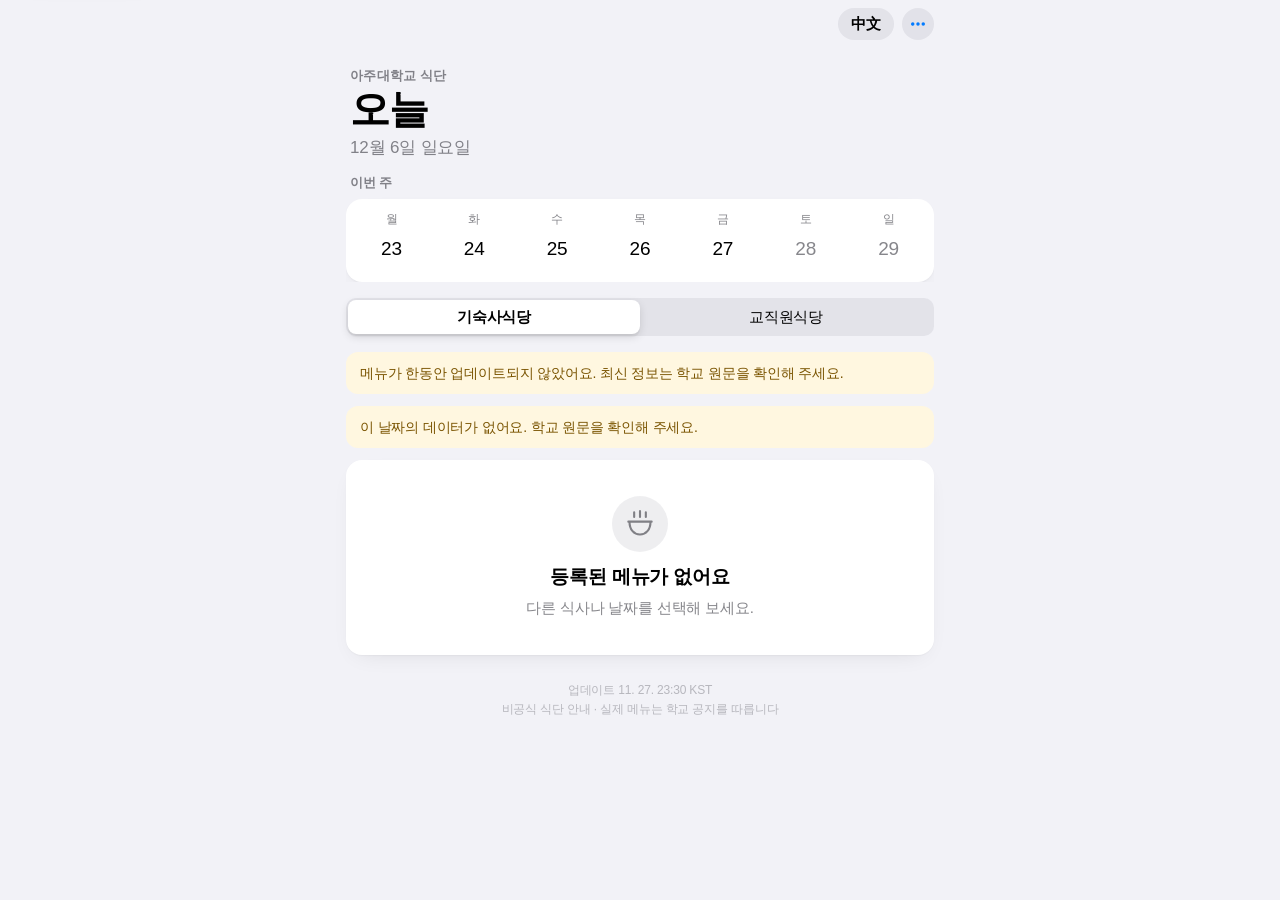
==== commit 2f465406: "Remove redundant mirror, heartbeat and scratch files; harden scraper Publish the root directly inste" ====
--- a/index.html
+++ b/index.html
@@ -23,12 +23,12 @@
   <meta name="twitter:card" content="summary_large_image">
   <link rel="canonical" href="https://zhupoxixixi-lang.github.io/ajou-menu/">
   <script>try{var l=new URLSearchParams(location.search).get('lang')||localStorage.getItem('menuLang');if(l==='cn')document.documentElement.lang='zh-CN';}catch(e){}</script>
-  <link rel="icon" type="image/svg+xml" href="favicon.svg?v=20261128-ios">
-  <link rel="apple-touch-icon" href="apple-touch-icon.png?v=20261128-ios">
-  <link rel="manifest" href="manifest.webmanifest?v=20261128-ios">
-  <link rel="stylesheet" href="styles.css?v=20261128-ios">
-  <script defer src="menu-data.js?v=20261128-ios"></script>
-  <script defer src="menu.js?v=20261128-ios"></script>
+  <link rel="icon" type="image/svg+xml" href="favicon.svg?v=20261128-cleanup">
+  <link rel="apple-touch-icon" href="apple-touch-icon.png?v=20261128-cleanup">
+  <link rel="manifest" href="manifest.webmanifest?v=20261128-cleanup">
+  <link rel="stylesheet" href="styles.css?v=20261128-cleanup">
+  <script defer src="menu-data.js?v=20261128-cleanup"></script>
+  <script defer src="menu.js?v=20261128-cleanup"></script>
 </head>
 <body>
   <a class="skip-link" href="#menuList" id="skipLink">메뉴로 바로가기</a>
